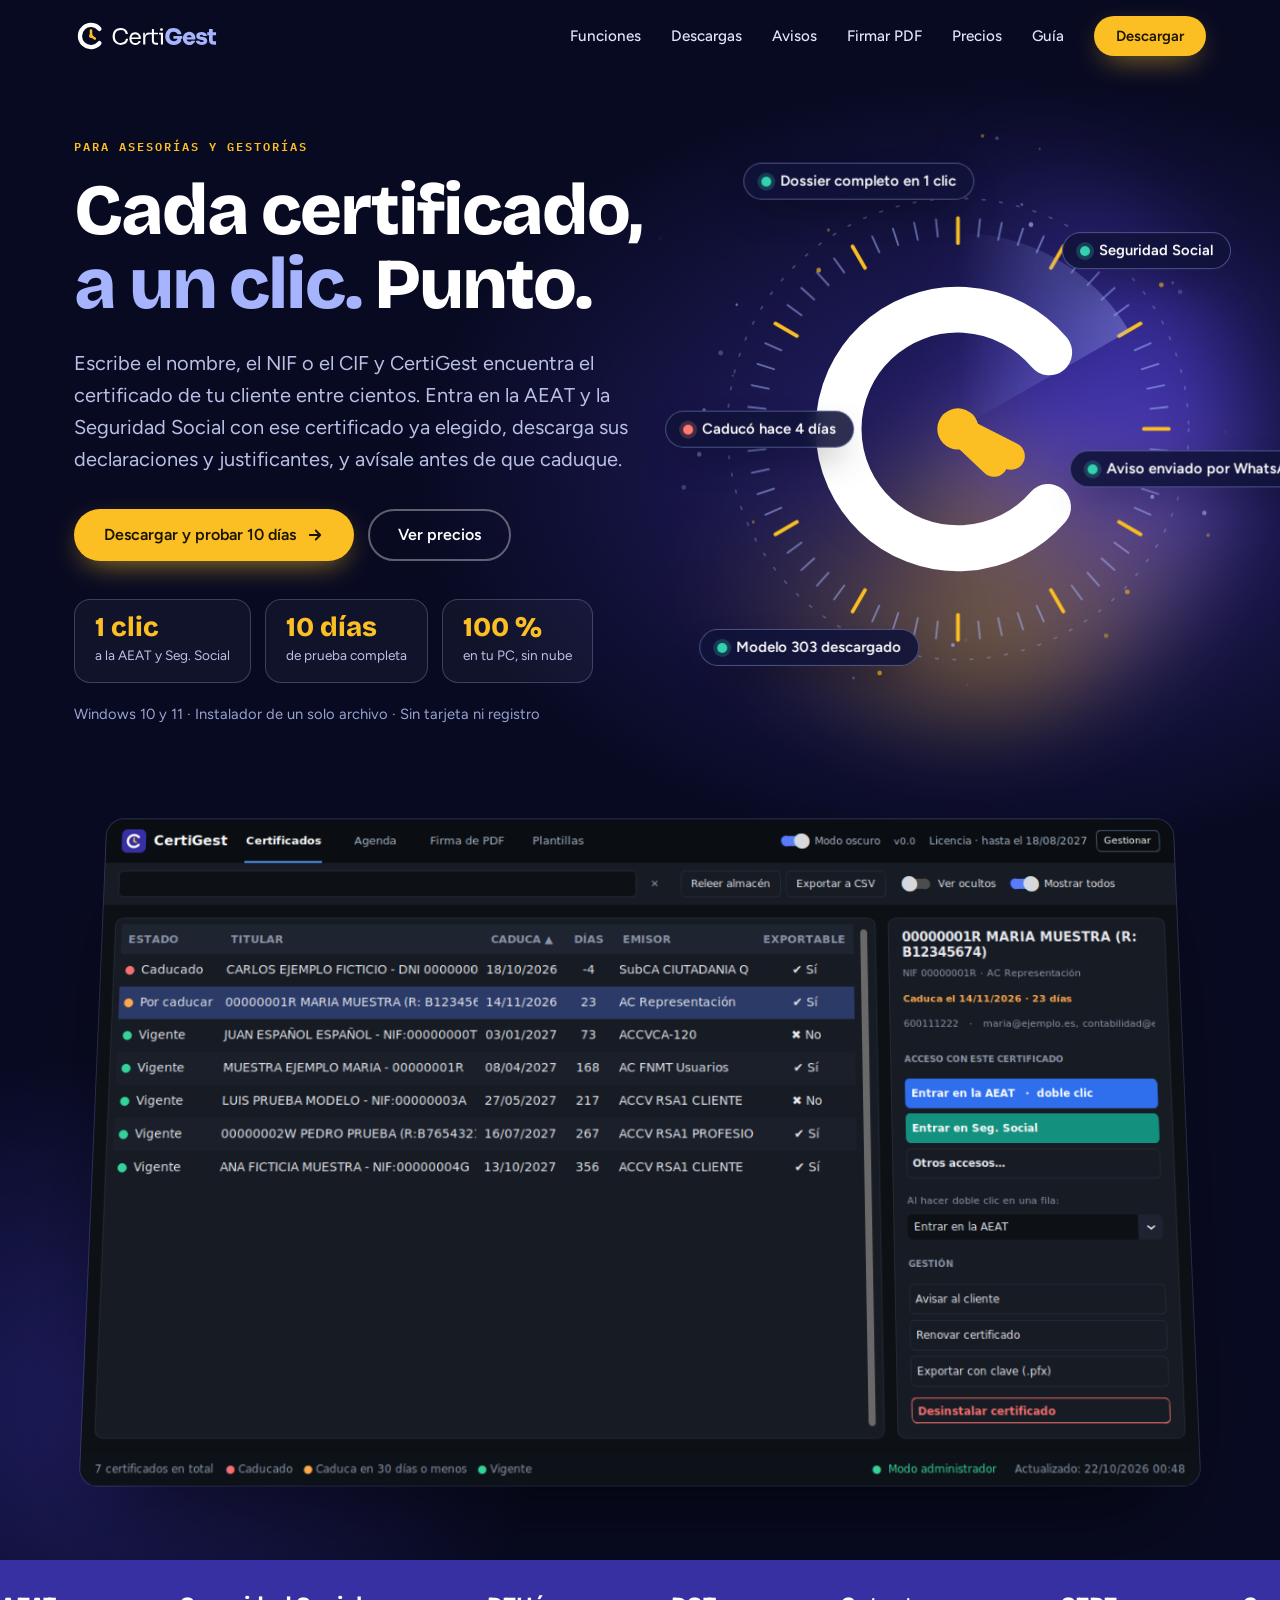
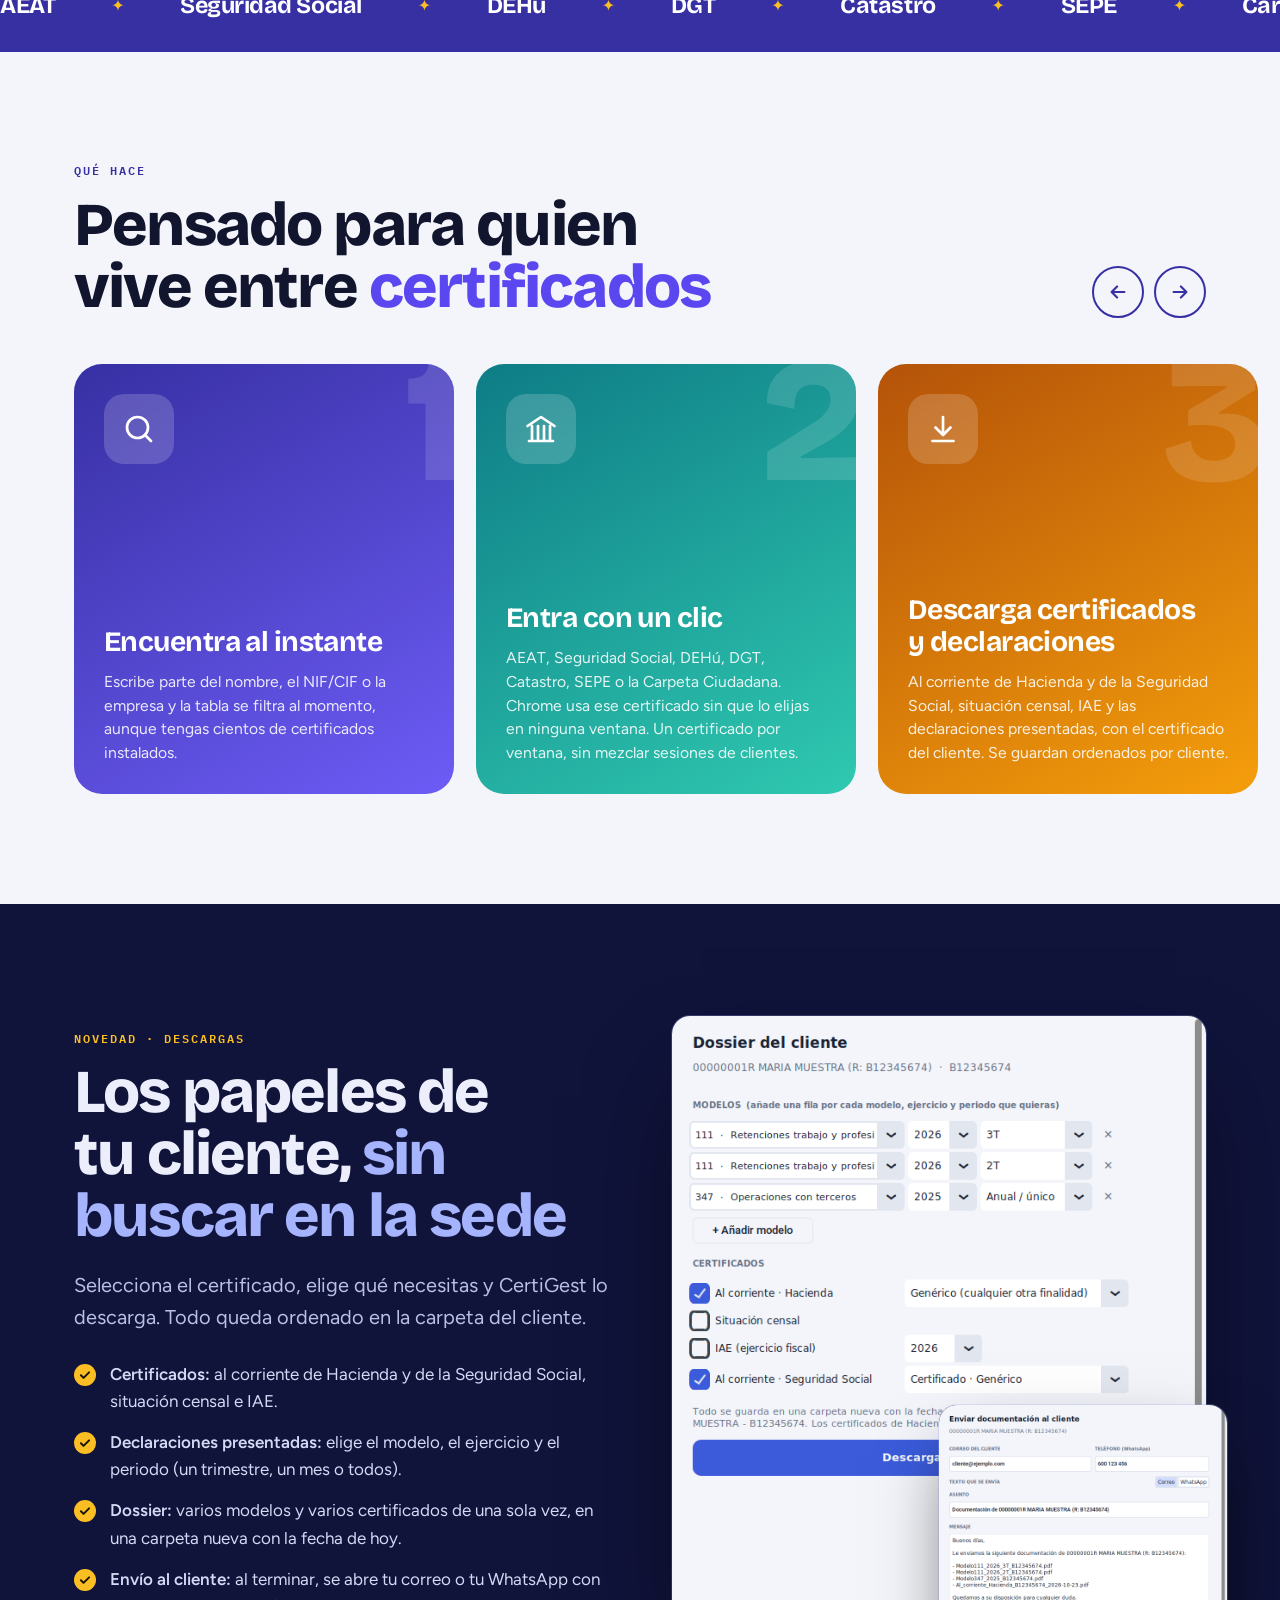
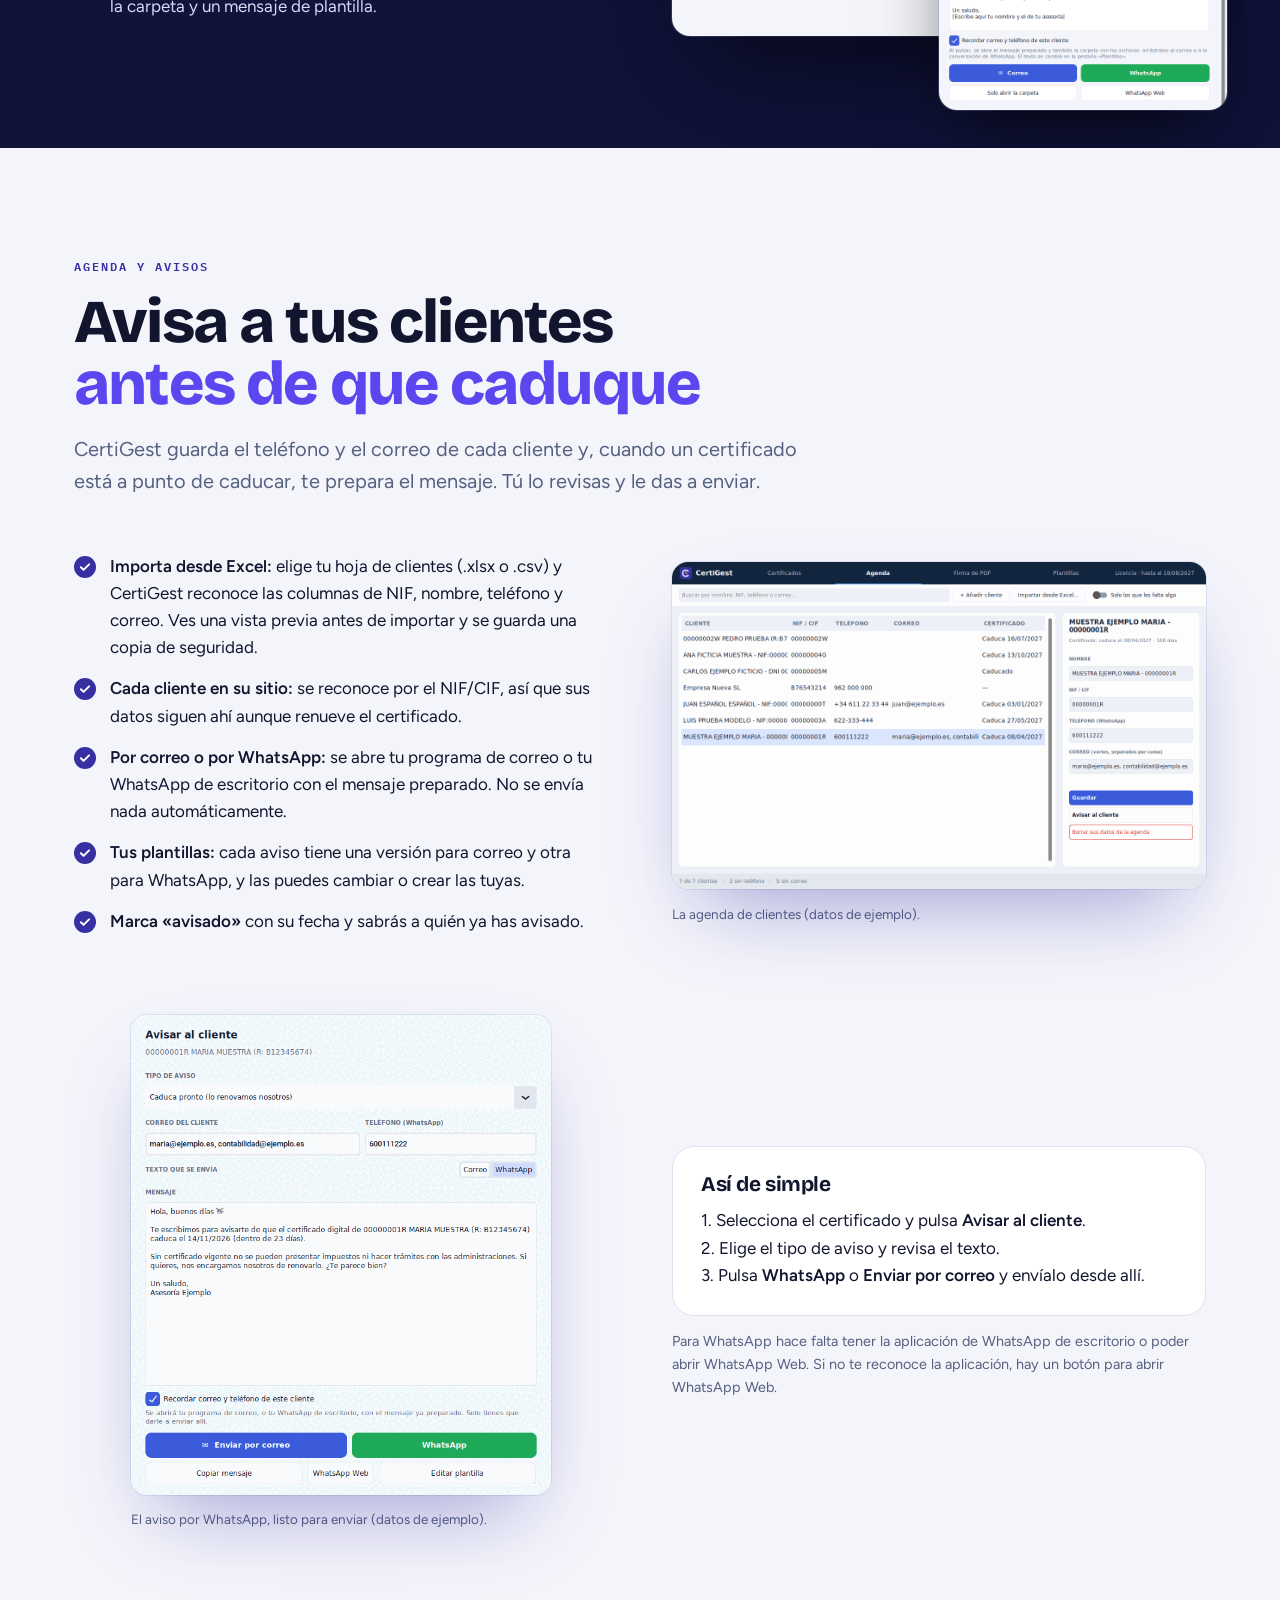
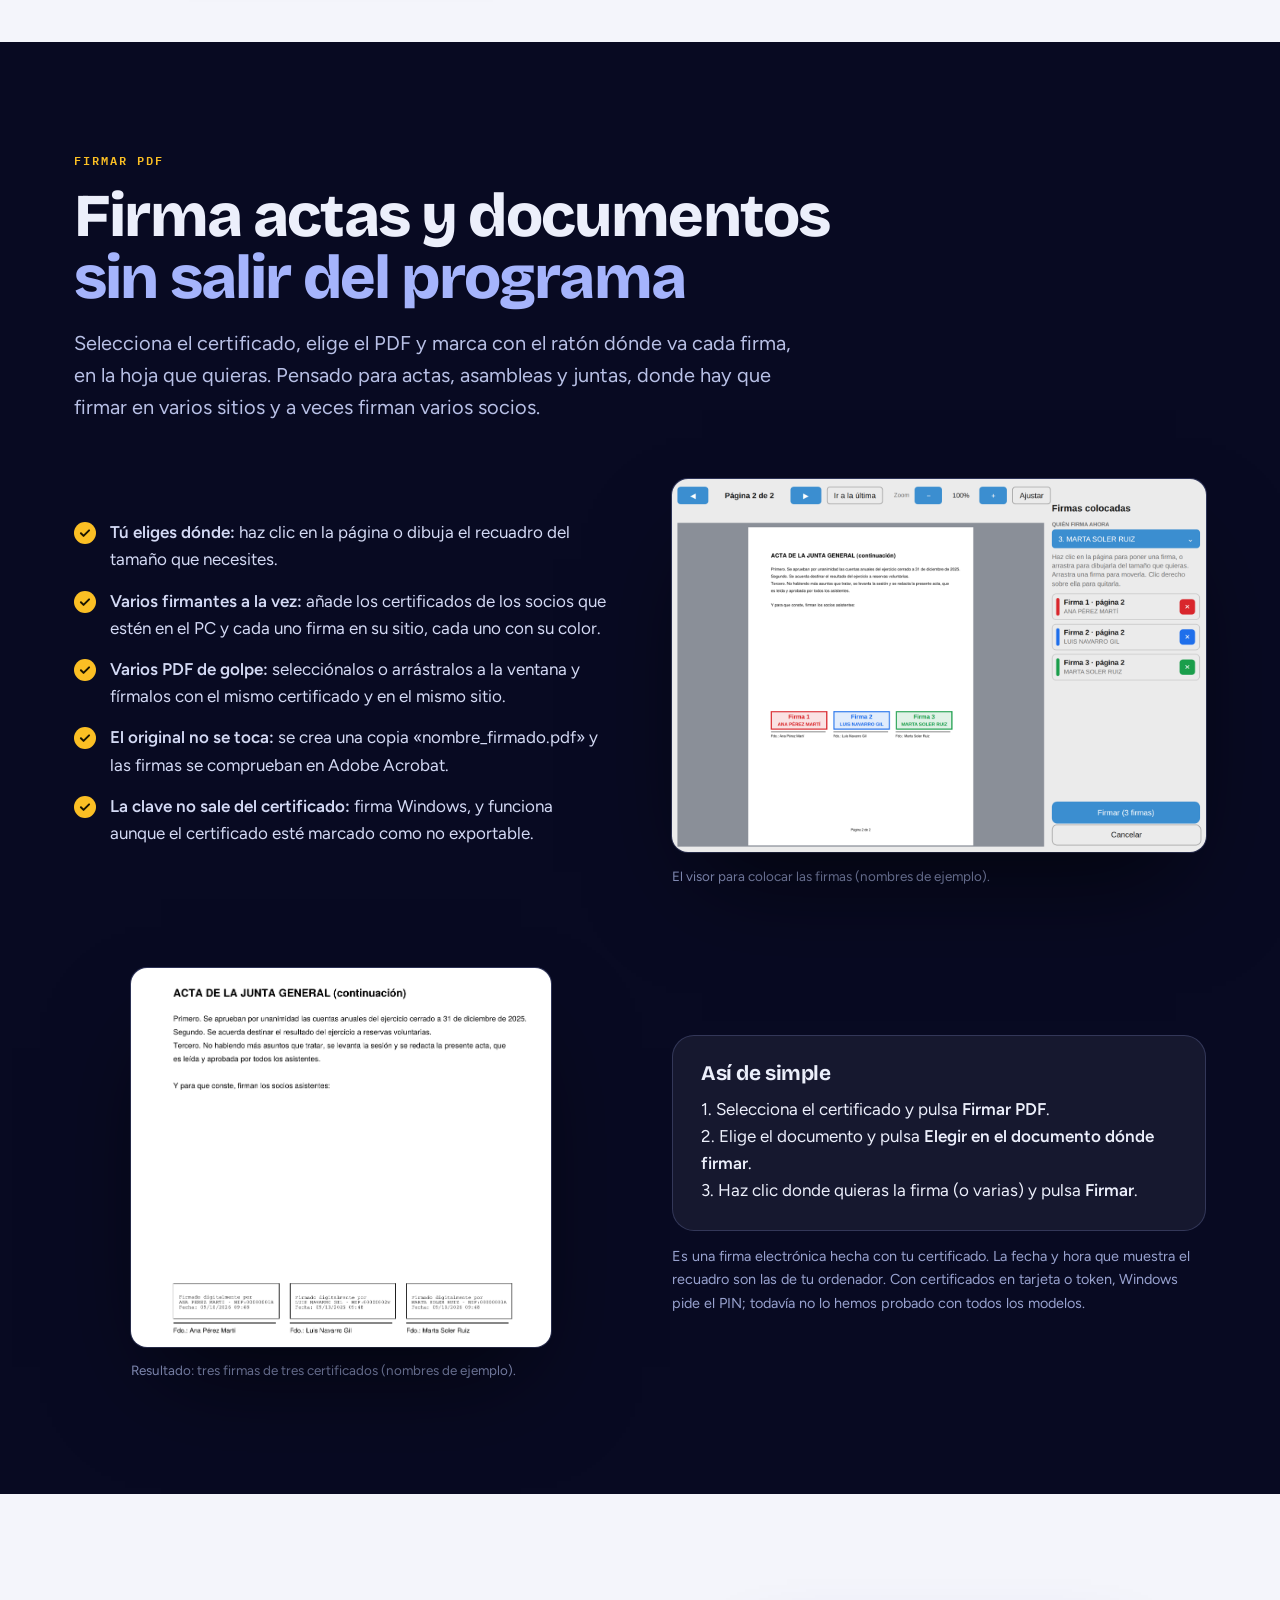
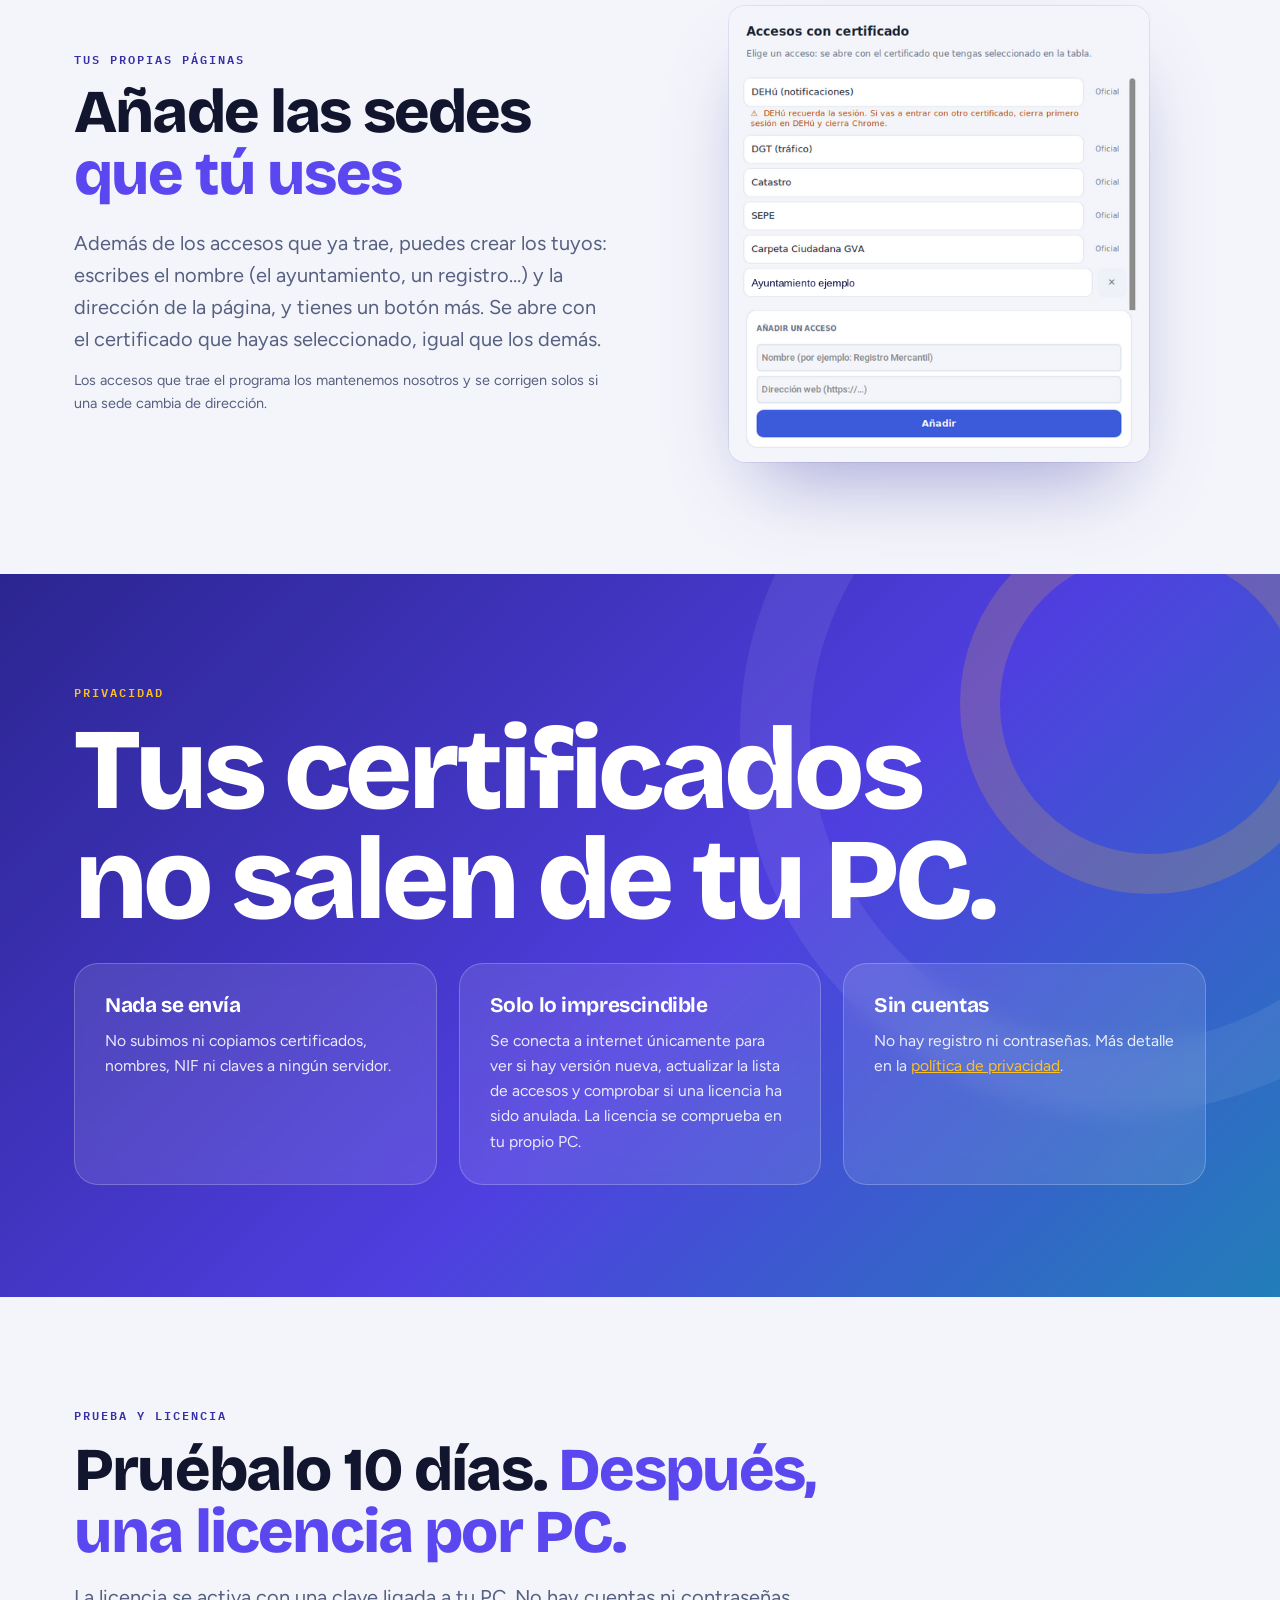
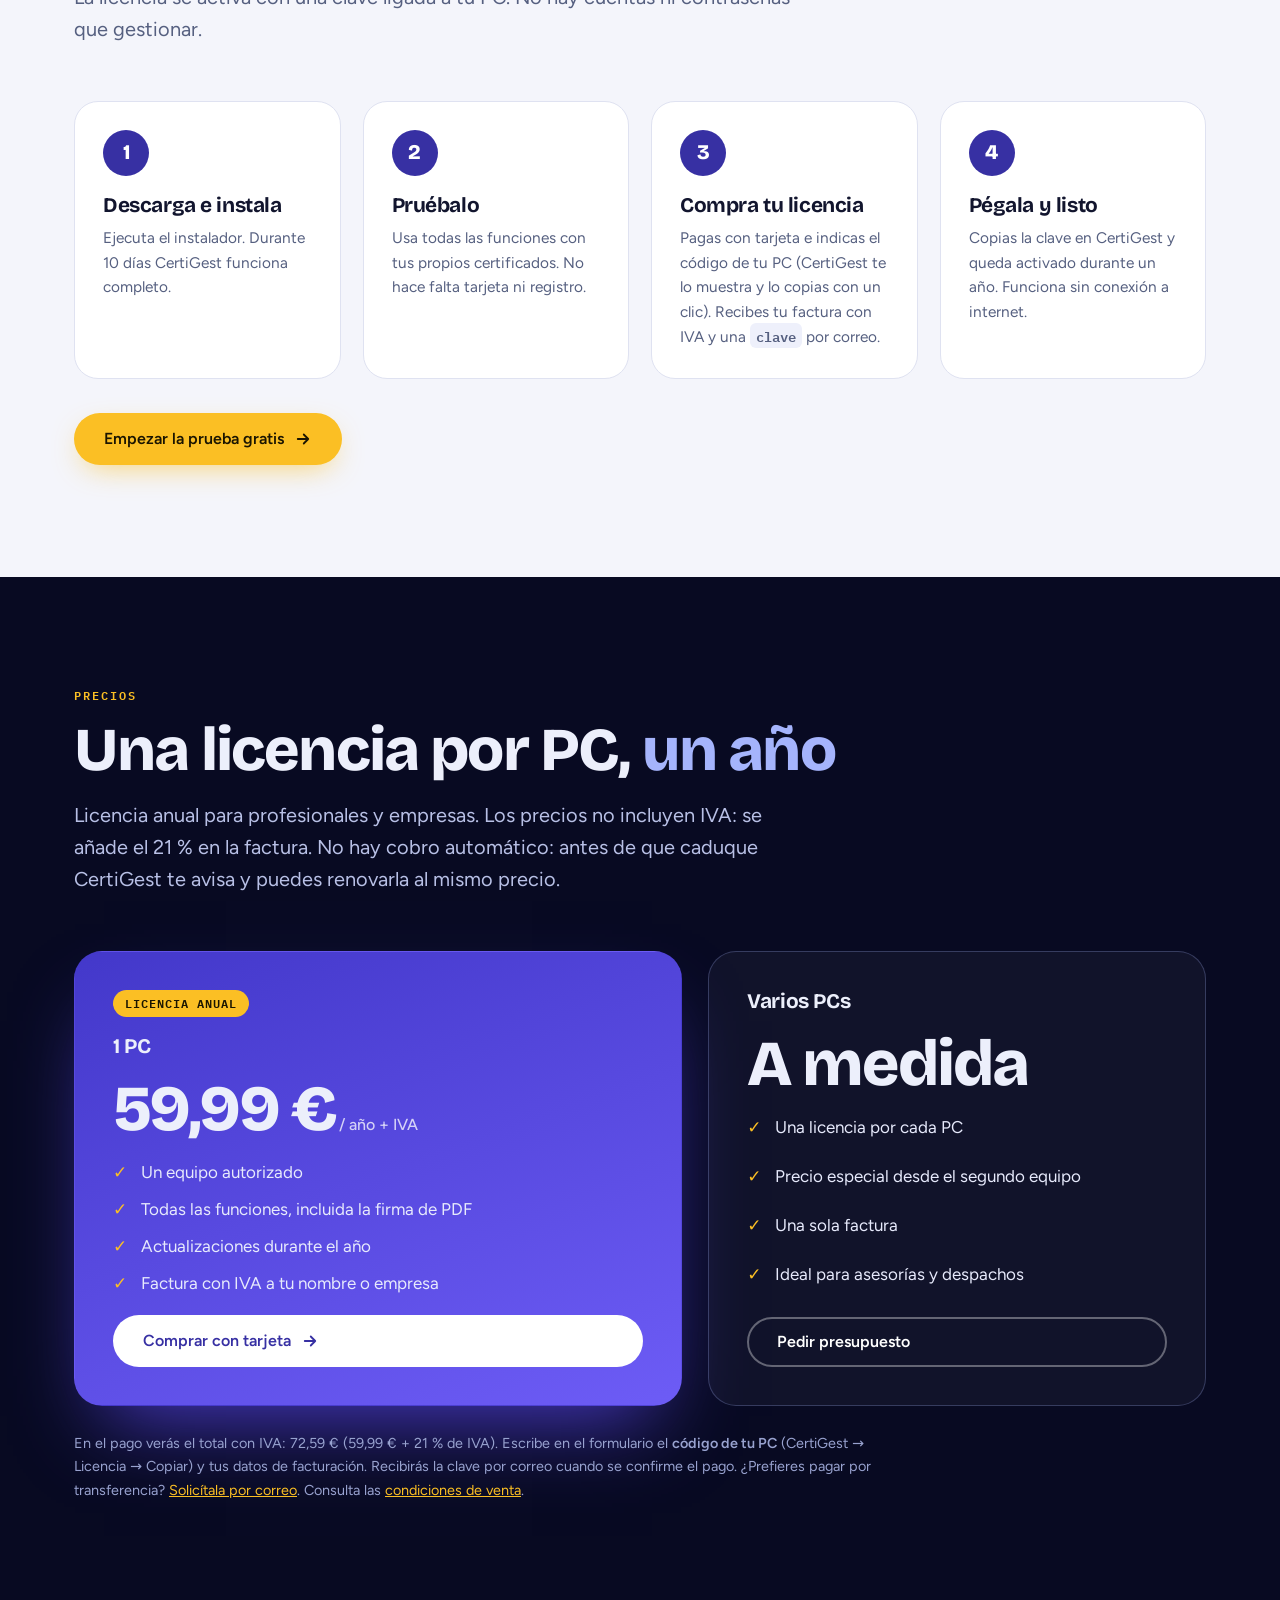
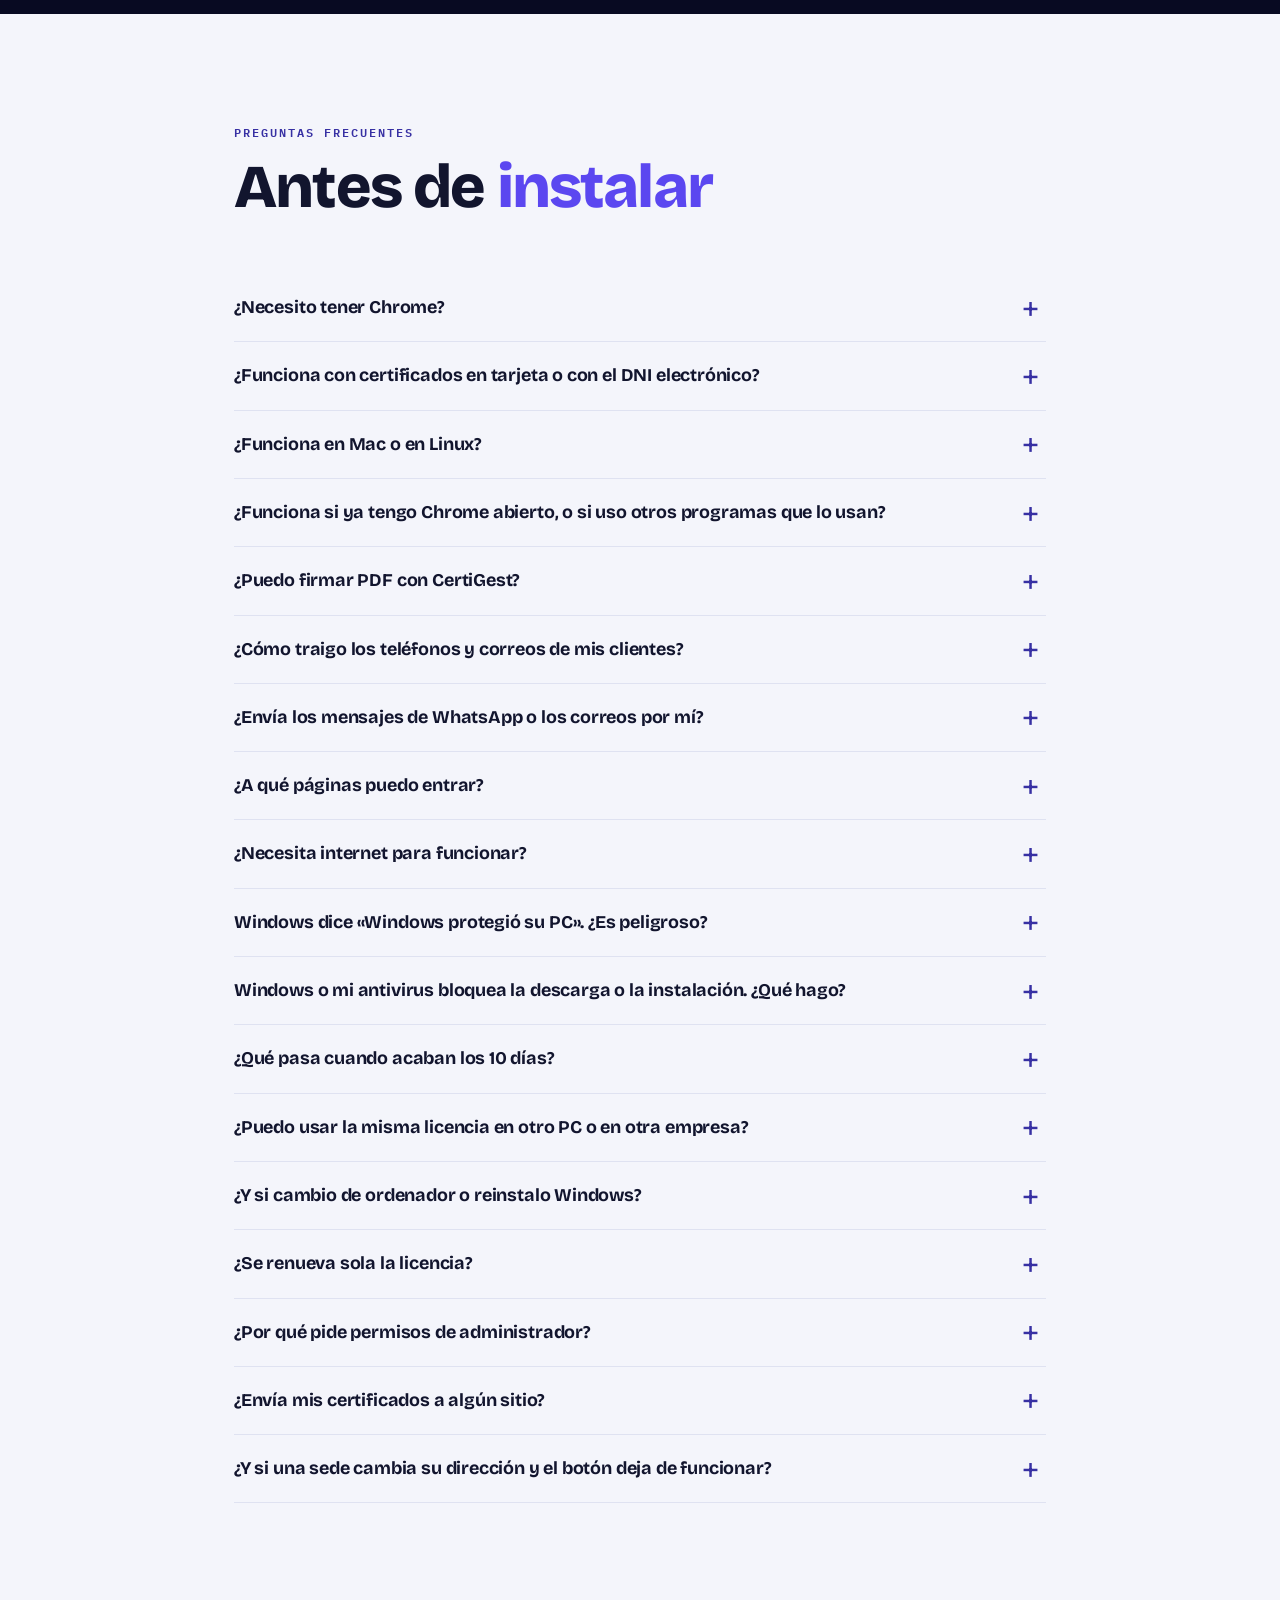
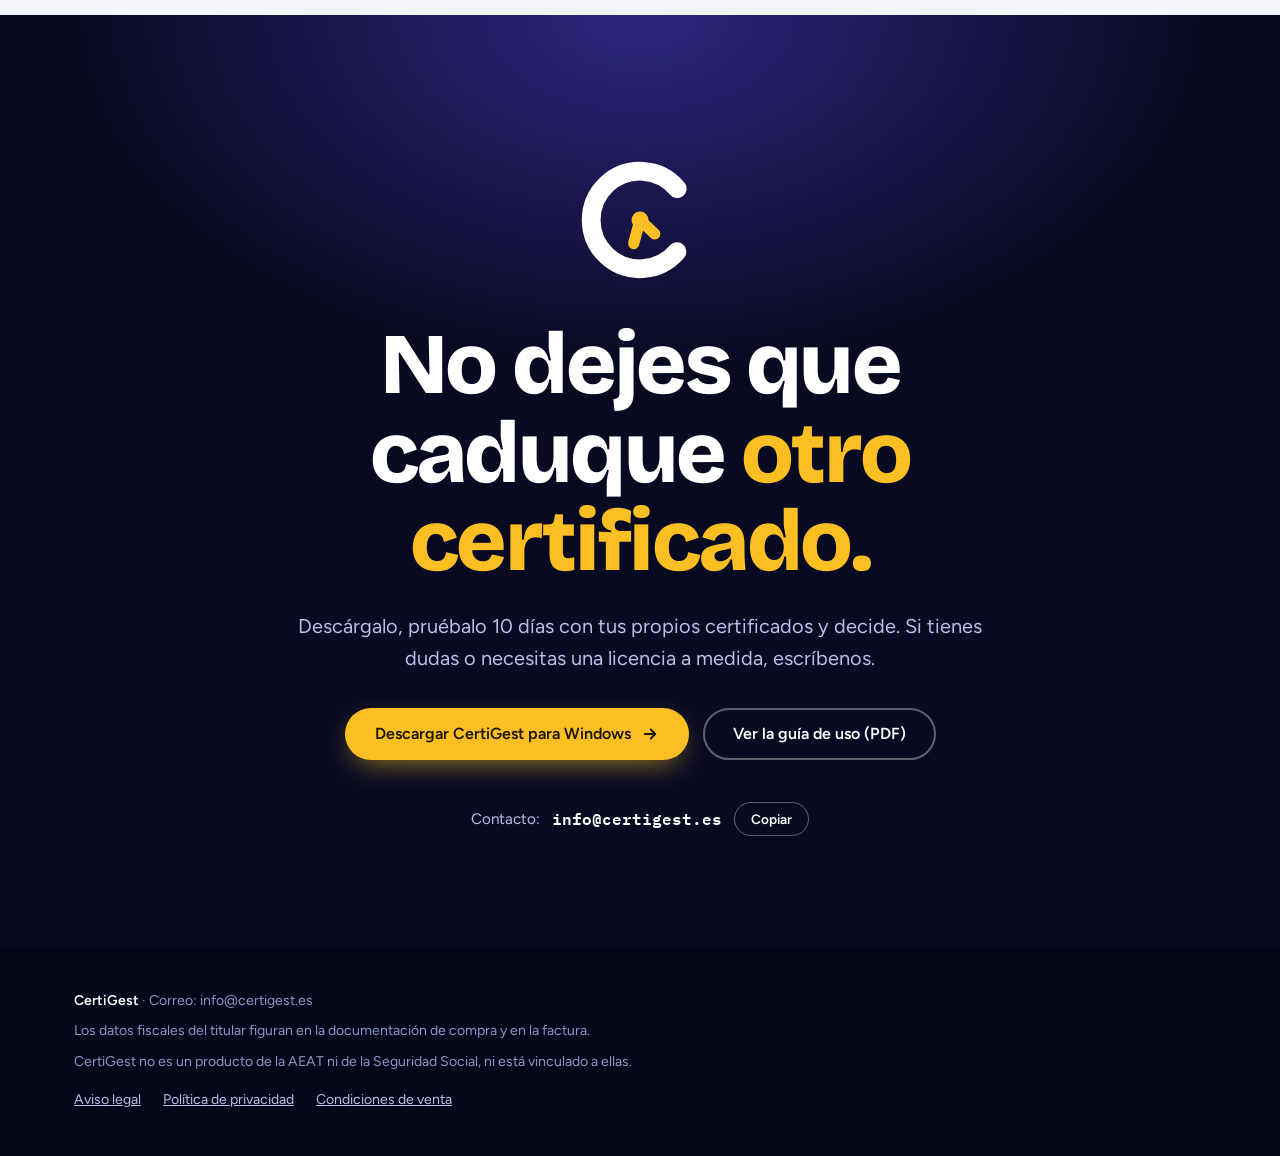
==== index.html @ 8efde666 "Add files via upload" ====
<!doctype html><html lang="es"><head><meta charset="utf-8">
<meta name="viewport" content="width=device-width,initial-scale=1">
<title>CertiGest · Control de certificados digitales</title>
<meta name="description" content="Encuentra al instante el certificado digital de tu cliente por nombre, NIF o CIF, entra con un clic en la AEAT y la Seguridad Social, descarga certificados y declaraciones, firma PDF con el certificado y avisa a tus clientes antes de que caduquen.">
<meta name="theme-color" content="#080a22">
<link rel="icon" href="icono.svg" type="image/svg+xml"><link rel="icon" href="logo.png" type="image/png">
<link rel="stylesheet" href="estilos.css">
</head>
<body>
<header id="cab">
  <div class="wrap in">
    <a class="brand" href="#top" aria-label="CertiGest"><img alt="CertiGest" src="logo-blanco.svg"></a>
    <nav>
      <a href="#funciones">Funciones</a>
      <a href="#descargas">Descargas</a>
      <a href="#agenda">Avisos</a>
      <a href="#firma">Firmar PDF</a>
      <a href="#precios">Precios</a>
      <a href="CertiGest_Guia_de_uso.pdf" target="_blank" rel="noopener">Guía</a>
      <a class="btn btn-main btn-sm" href="https://github.com/germanvv89/certigest-descargas/releases/download/v1/CertiGest_Setup_v1.4.0.exe">Descargar</a>
    </nav>
  </div>
</header>

<main id="top">

<!-- HERO -->
<section class="hero dark">
  <div class="wrap">
    <div class="hero-grid">
      <div>
        <p class="eyebrow rv">Para asesorías y gestorías</p>
        <h1 class="rv" style="--d:.08s">Cada certificado, <span class="hl">a un clic.</span> Punto.</h1>
        <p class="lead rv" style="--d:.16s">Escribe el nombre, el NIF o el CIF y CertiGest encuentra el certificado de tu cliente entre cientos. Entra en la AEAT y la Seguridad Social con ese certificado ya elegido, descarga sus declaraciones y justificantes, y avísale antes de que caduque.</p>
        <div class="cta rv" style="--d:.24s">
          <a class="btn btn-main" href="https://github.com/germanvv89/certigest-descargas/releases/download/v1/CertiGest_Setup_v1.4.0.exe">Descargar y probar 10 días <svg viewBox="0 0 24 24" fill="none" stroke="currentColor" stroke-width="2.4" stroke-linecap="round" stroke-linejoin="round"><path d="M5 12h14M13 6l6 6-6 6"/></svg></a>
          <a class="btn btn-line" href="#precios">Ver precios</a>
        </div>
        <div class="stats rv" style="--d:.32s">
          <div class="stat"><b>1 clic</b><span>a la AEAT y Seg. Social</span></div>
          <div class="stat"><b>10 días</b><span>de prueba completa</span></div>
          <div class="stat"><b>100 %</b><span>en tu PC, sin nube</span></div>
        </div>
        <p class="small rv" style="--d:.4s">Windows 10 y 11 · Instalador de un solo archivo · Sin tarjeta ni registro</p>
      </div>

      <div class="emblem" aria-hidden="true">
        <div class="aura"></div>
        <canvas class="spark"></canvas>
        <svg class="logo" viewBox="0 0 400 400">
          <defs>
            <linearGradient id="sweep" x1="0" y1="0" x2="1" y2="0"><stop offset="0" stop-color="#a5b4fc" stop-opacity="0"/><stop offset="1" stop-color="#a5b4fc" stop-opacity=".35"/></linearGradient>
          </defs>
          <circle class="ripple" cx="200" cy="200" r="170" fill="none" stroke="#a5b4fc" stroke-width="2"/>
          <circle class="ripple" cx="200" cy="200" r="170" fill="none" stroke="#a5b4fc" stroke-width="2"/>
          <circle class="ripple" cx="200" cy="200" r="170" fill="none" stroke="#fbbf24" stroke-width="2"/>
          <g class="ring-slow"><circle cx="200" cy="200" r="186" fill="none" stroke="#a5b4fc" stroke-opacity=".28" stroke-width="1.5" stroke-dasharray="2 12" stroke-linecap="round"/></g>
          <g class="ticks" id="ticks"></g>
          <g class="sweep"><path d="M200 200 L200 42 A158 158 0 0 1 338 121 Z" fill="url(#sweep)"/></g>
          <g transform="translate(200 200) scale(3.7) translate(-40 -40)">
            <path class="arc" pathLength="1" d="M59.9 23.3 A26 26 0 1 0 59.9 56.7" fill="none" stroke="#fff" stroke-width="10" stroke-linecap="round"/>
            <path d="M40 40 L49 46" fill="none" stroke="#fbbf24" stroke-width="6" stroke-linecap="round"><animateTransform attributeName="transform" type="rotate" from="0 40 40" to="360 40 40" dur="120s" repeatCount="indefinite"/></path>
            <path d="M40 40 V27" fill="none" stroke="#fbbf24" stroke-width="6" stroke-linecap="round"><animateTransform attributeName="transform" type="rotate" from="0 40 40" to="360 40 40" dur="10s" repeatCount="indefinite"/></path>
            <circle class="hub" cx="40" cy="40" r="4.5" fill="#fbbf24"/>
          </g>
        </svg>
        <div class="chips" id="chips"></div>
      </div>
    </div>

    <div class="hero-screen rv">
      <div class="screen" id="pantalla"><img src="app-oscuro.png" width="1240" height="760" alt="Pantalla principal de CertiGest en modo oscuro: tabla de certificados con su estado, titular, fecha de caducidad y días que quedan, y a la derecha la ficha con los accesos a la AEAT y la Seguridad Social."></div>
    </div>
  </div>
</section>

<div class="band" aria-label="Sedes a las que se entra con un clic">
  <div class="mq">
    <span>AEAT</span><span>Seguridad Social</span><span>DEHú</span><span>DGT</span><span>Catastro</span><span>SEPE</span><span>Carpeta Ciudadana</span><span>Tus propias páginas</span>
    <span>AEAT</span><span>Seguridad Social</span><span>DEHú</span><span>DGT</span><span>Catastro</span><span>SEPE</span><span>Carpeta Ciudadana</span><span>Tus propias páginas</span>
  </div>
</div>

<!-- FUNCIONES -->
<section id="funciones" class="light" style="padding-bottom:70px">
  <div class="wrap car-head">
    <div class="sec-head rv" style="margin-bottom:0">
      <p class="eyebrow">Qué hace</p>
      <h2>Pensado para quien vive entre <span class="hl">certificados</span></h2>
    </div>
    <div class="arrows">
      <button type="button" id="prev" aria-label="Anterior"><svg viewBox="0 0 24 24" fill="none" stroke="currentColor" stroke-width="2.4" stroke-linecap="round" stroke-linejoin="round"><path d="M19 12H5M11 6l-6 6 6 6"/></svg></button>
      <button type="button" id="next" aria-label="Siguiente"><svg viewBox="0 0 24 24" fill="none" stroke="currentColor" stroke-width="2.4" stroke-linecap="round" stroke-linejoin="round"><path d="M5 12h14M13 6l6 6-6 6"/></svg></button>
    </div>
  </div>
  <div class="car" id="car">
    <article class="card c1"><span class="num">1</span>
      <div class="ico"><svg viewBox="0 0 24 24"><circle cx="11" cy="11" r="7"/><path d="M20 20l-4-4"/></svg></div>
      <div><h3>Encuentra al instante</h3><p>Escribe parte del nombre, el NIF/CIF o la empresa y la tabla se filtra al momento, aunque tengas cientos de certificados instalados.</p></div></article>
    <article class="card c2"><span class="num">2</span>
      <div class="ico"><svg viewBox="0 0 24 24"><path d="M4 20h16M6 20V10M10 20V10M14 20V10M18 20V10M3 10l9-6 9 6"/></svg></div>
      <div><h3>Entra con un clic</h3><p>AEAT, Seguridad Social, DEHú, DGT, Catastro, SEPE o la Carpeta Ciudadana. Chrome usa ese certificado sin que lo elijas en ninguna ventana. Un certificado por ventana, sin mezclar sesiones de clientes.</p></div></article>
    <article class="card c3"><span class="num">3</span>
      <div class="ico"><svg viewBox="0 0 24 24"><path d="M12 4v11M7 11l5 5 5-5M5 20h14"/></svg></div>
      <div><h3>Descarga certificados y declaraciones</h3><p>Al corriente de Hacienda y de la Seguridad Social, situación censal, IAE y las declaraciones presentadas, con el certificado del cliente. Se guardan ordenados por cliente.</p></div></article>
    <article class="card c4"><span class="num">4</span>
      <div class="ico"><svg viewBox="0 0 24 24"><path d="M3 7a2 2 0 0 1 2-2h4l2 2h8a2 2 0 0 1 2 2v8a2 2 0 0 1-2 2H5a2 2 0 0 1-2-2z"/></svg></div>
      <div><h3>Dossier del cliente</h3><p>¿Te piden los dos últimos 111, el 347 y los certificados de estar al corriente? Elige todo de una vez y se descarga en una carpeta con la fecha.</p></div></article>
    <article class="card c5"><span class="num">5</span>
      <div class="ico"><svg viewBox="0 0 24 24"><path d="M6 8a6 6 0 0 1 12 0c0 7 3 8 3 8H3s3-1 3-8M10 20a2 2 0 0 0 4 0"/></svg></div>
      <div><h3>Aviso de caducidad</h3><p>Ve los caducados de los últimos 30 días y los que caducan en los próximos 30, con los días exactos y los plazos que tú cambies.</p></div></article>
    <article class="card c6"><span class="num">6</span>
      <div class="ico"><svg viewBox="0 0 24 24"><path d="M22 2L11 13M22 2l-7 20-4-9-9-4z"/></svg></div>
      <div><h3>Correo y WhatsApp</h3><p>Se abre tu correo o tu WhatsApp con el mensaje ya escrito, para avisar de la caducidad o para enviar la documentación descargada. Tú solo pulsas enviar.</p></div></article>
    <article class="card c7"><span class="num">7</span>
      <div class="ico"><svg viewBox="0 0 24 24"><path d="M4 20h4L19 9a2.8 2.8 0 0 0-4-4L4 16zM13.5 6.5l4 4"/></svg></div>
      <div><h3>Firma PDF</h3><p>Firma actas y documentos con el certificado, colocando cada firma con el ratón. Pueden firmar varios socios a la vez, cada uno con el suyo.</p></div></article>
    <article class="card c8"><span class="num">8</span>
      <div class="ico"><svg viewBox="0 0 24 24"><path d="M21 12a9 9 0 1 1-3-6.7M21 4v5h-5"/></svg></div>
      <div><h3>Renueva y copia de seguridad</h3><p>Un botón te lleva a la FNMT o la ACCV con el certificado elegido, y puedes sacar una copia protegida con contraseña (.pfx) de los que se pueden exportar.</p></div></article>
  </div>
</section>

<!-- DESCARGAS -->
<section id="descargas" class="dark2">
  <div class="wrap split">
    <div class="rv">
      <p class="eyebrow">Novedad · Descargas</p>
      <h2>Los papeles de tu cliente, <span class="hl">sin buscar en la sede</span></h2>
      <p class="lead">Selecciona el certificado, elige qué necesitas y CertiGest lo descarga. Todo queda ordenado en la carpeta del cliente.</p>
      <ul class="tick">
        <li><b>Certificados:</b> al corriente de Hacienda y de la Seguridad Social, situación censal e IAE.</li>
        <li><b>Declaraciones presentadas:</b> elige el modelo, el ejercicio y el periodo (un trimestre, un mes o todos).</li>
        <li><b>Dossier:</b> varios modelos y varios certificados de una sola vez, en una carpeta nueva con la fecha de hoy.</li>
        <li><b>Envío al cliente:</b> al terminar, se abre tu correo o tu WhatsApp con la carpeta y un mensaje de plantilla.</li>
      </ul>
    </div>
    <div class="stack rvx">
      <div class="screen"><img src="app-dossier.png" width="620" height="720" loading="lazy" alt="Ventana Dossier del cliente: lista de modelos con ejercicio y periodo, y casillas para los certificados de Hacienda y Seguridad Social."></div>
      <div class="screen"><img src="app-envio.png" width="680" height="720" loading="lazy" alt="Ventana Enviar documentación al cliente con el mensaje preparado y los botones de correo y WhatsApp."></div>
    </div>
  </div>
</section>

<!-- AGENDA -->
<section id="agenda" class="light">
  <div class="wrap">
    <div class="sec-head rv">
      <p class="eyebrow">Agenda y avisos</p>
      <h2>Avisa a tus clientes <span class="hl">antes de que caduque</span></h2>
      <p class="lead">CertiGest guarda el teléfono y el correo de cada cliente y, cuando un certificado está a punto de caducar, te prepara el mensaje. Tú lo revisas y le das a enviar.</p>
    </div>
    <div class="split">
      <div class="rv">
        <ul class="tick" style="margin-top:0">
          <li><b>Importa desde Excel:</b> elige tu hoja de clientes (.xlsx o .csv) y CertiGest reconoce las columnas de NIF, nombre, teléfono y correo. Ves una vista previa antes de importar y se guarda una copia de seguridad.</li>
          <li><b>Cada cliente en su sitio:</b> se reconoce por el NIF/CIF, así que sus datos siguen ahí aunque renueve el certificado.</li>
          <li><b>Por correo o por WhatsApp:</b> se abre tu programa de correo o tu WhatsApp de escritorio con el mensaje preparado. No se envía nada automáticamente.</li>
          <li><b>Tus plantillas:</b> cada aviso tiene una versión para correo y otra para WhatsApp, y las puedes cambiar o crear las tuyas.</li>
          <li><b>Marca «avisado»</b> con su fecha y sabrás a quién ya has avisado.</li>
        </ul>
      </div>
      <figure class="shot rvx"><div class="screen"><img src="agenda.png" width="1240" height="760" loading="lazy" alt="Agenda de CertiGest: lista de clientes con su NIF, teléfono, correo y estado del certificado, y a la derecha los datos del cliente seleccionado."></div><figcaption>La agenda de clientes (datos de ejemplo).</figcaption></figure>
    </div>
    <div class="split rev" style="margin-top:80px">
      <div class="rv">
        <div class="how" style="margin-top:0">
          <h3>Así de simple</h3>
          <p>1. Selecciona el certificado y pulsa <b>Avisar al cliente</b>.<br>2. Elige el tipo de aviso y revisa el texto.<br>3. Pulsa <b>WhatsApp</b> o <b>Enviar por correo</b> y envíalo desde allí.</p>
        </div>
        <p class="small">Para WhatsApp hace falta tener la aplicación de WhatsApp de escritorio o poder abrir WhatsApp Web. Si no te reconoce la aplicación, hay un botón para abrir WhatsApp Web.</p>
      </div>
      <figure class="shot sm rvx"><div class="screen"><img src="aviso.png" width="700" height="800" loading="lazy" alt="Ventana Avisar al cliente con el mensaje de WhatsApp preparado y los botones para enviar por correo o por WhatsApp."></div><figcaption>El aviso por WhatsApp, listo para enviar (datos de ejemplo).</figcaption></figure>
    </div>
  </div>
</section>

<!-- FIRMA -->
<section id="firma" class="dark">
  <div class="wrap">
    <div class="sec-head rv">
      <p class="eyebrow">Firmar PDF</p>
      <h2>Firma actas y documentos <span class="hl">sin salir del programa</span></h2>
      <p class="lead">Selecciona el certificado, elige el PDF y marca con el ratón dónde va cada firma, en la hoja que quieras. Pensado para actas, asambleas y juntas, donde hay que firmar en varios sitios y a veces firman varios socios.</p>
    </div>
    <div class="split">
      <ul class="tick rv" style="margin-top:0">
        <li><b>Tú eliges dónde:</b> haz clic en la página o dibuja el recuadro del tamaño que necesites.</li>
        <li><b>Varios firmantes a la vez:</b> añade los certificados de los socios que estén en el PC y cada uno firma en su sitio, cada uno con su color.</li>
        <li><b>Varios PDF de golpe:</b> selecciónalos o arrástralos a la ventana y fírmalos con el mismo certificado y en el mismo sitio.</li>
        <li><b>El original no se toca:</b> se crea una copia «nombre_firmado.pdf» y las firmas se comprueban en Adobe Acrobat.</li>
        <li><b>La clave no sale del certificado:</b> firma Windows, y funciona aunque el certificado esté marcado como no exportable.</li>
      </ul>
      <figure class="shot rvx"><div class="screen"><img src="firmar-visor.png" width="1400" height="978" loading="lazy" alt="Visor de CertiGest con un acta de dos hojas y tres firmas colocadas, cada una de un firmante distinto y de un color."></div><figcaption>El visor para colocar las firmas (nombres de ejemplo).</figcaption></figure>
    </div>
    <div class="split rev" style="margin-top:80px">
      <div class="rv">
        <div class="how" style="margin-top:0"><h3>Así de simple</h3>
          <p>1. Selecciona el certificado y pulsa <b>Firmar PDF</b>.<br>2. Elige el documento y pulsa <b>Elegir en el documento dónde firmar</b>.<br>3. Haz clic donde quieras la firma (o varias) y pulsa <b>Firmar</b>.</p></div>
        <p class="small">Es una firma electrónica hecha con tu certificado. La fecha y hora que muestra el recuadro son las de tu ordenador. Con certificados en tarjeta o token, Windows pide el PIN; todavía no lo hemos probado con todos los modelos.</p>
      </div>
      <figure class="shot sm rvx"><div class="screen"><img src="firmar-resultado.png" width="909" height="820" loading="lazy" alt="Acta firmada con tres recuadros de firma digital de tres certificados distintos."></div><figcaption>Resultado: tres firmas de tres certificados (nombres de ejemplo).</figcaption></figure>
    </div>
  </div>
</section>

<!-- PROPIOS -->
<section id="propios" class="light">
  <div class="wrap split">
    <div class="rv">
      <p class="eyebrow">Tus propias páginas</p>
      <h2>Añade las sedes <span class="hl">que tú uses</span></h2>
      <p class="lead" style="margin-top:22px">Además de los accesos que ya trae, puedes crear los tuyos: escribes el nombre (el ayuntamiento, un registro…) y la dirección de la página, y tienes un botón más. Se abre con el certificado que hayas seleccionado, igual que los demás.</p>
      <p class="small">Los accesos que trae el programa los mantenemos nosotros y se corrigen solos si una sede cambia de dirección.</p>
    </div>
    <figure class="shot sm rvx"><div class="screen"><img src="accesos.png" width="560" height="608" loading="lazy" alt="Ventana Accesos con certificado, con los accesos oficiales marcados y un formulario para añadir otro."></div></figure>
  </div>
</section>

<!-- PRIVACIDAD -->
<section id="privacidad-sec" class="grad">
  <div class="wrap">
    <p class="eyebrow rv" style="color:var(--amber)">Privacidad</p>
    <h2 class="big-lock rv" style="margin-top:18px">Tus certificados<br>no salen de tu PC.</h2>
    <div class="trio">
      <div class="glass rv"><h3>Nada se envía</h3><p>No subimos ni copiamos certificados, nombres, NIF ni claves a ningún servidor.</p></div>
      <div class="glass rv" style="--d:.1s"><h3>Solo lo imprescindible</h3><p>Se conecta a internet únicamente para ver si hay versión nueva, actualizar la lista de accesos y comprobar si una licencia ha sido anulada. La licencia se comprueba en tu propio PC.</p></div>
      <div class="glass rv" style="--d:.2s"><h3>Sin cuentas</h3><p>No hay registro ni contraseñas. Más detalle en la <a href="privacidad.html">política de privacidad</a>.</p></div>
    </div>
  </div>
</section>

<!-- LICENCIA -->
<section id="licencia" class="light">
  <div class="wrap">
    <div class="sec-head rv">
      <p class="eyebrow">Prueba y licencia</p>
      <h2>Pruébalo 10 días. <span class="hl">Después, una licencia por PC.</span></h2>
      <p class="lead">La licencia se activa con una clave ligada a tu PC. No hay cuentas ni contraseñas que gestionar.</p>
    </div>
    <div class="steps">
      <div class="step rv"><h3>Descarga e instala</h3><p>Ejecuta el instalador. Durante 10 días CertiGest funciona completo.</p></div>
      <div class="step rv" style="--d:.08s"><h3>Pruébalo</h3><p>Usa todas las funciones con tus propios certificados. No hace falta tarjeta ni registro.</p></div>
      <div class="step rv" style="--d:.16s"><h3>Compra tu licencia</h3><p>Pagas con tarjeta e indicas el código de tu PC (CertiGest te lo muestra y lo copias con un clic). Recibes tu factura con IVA y una <span class="code">clave</span> por correo.</p></div>
      <div class="step rv" style="--d:.24s"><h3>Pégala y listo</h3><p>Copias la clave en CertiGest y queda activado durante un año. Funciona sin conexión a internet.</p></div>
    </div>
    <div class="cta"><a class="btn btn-main" href="https://github.com/germanvv89/certigest-descargas/releases/download/v1/CertiGest_Setup_v1.4.0.exe">Empezar la prueba gratis <svg viewBox="0 0 24 24" fill="none" stroke="currentColor" stroke-width="2.4" stroke-linecap="round" stroke-linejoin="round"><path d="M5 12h14M13 6l6 6-6 6"/></svg></a></div>
  </div>
</section>

<!-- PRECIOS -->
<section id="precios" class="dark">
  <div class="wrap">
    <div class="sec-head rv">
      <p class="eyebrow">Precios</p>
      <h2>Una licencia por PC, <span class="hl">un año</span></h2>
      <p class="lead">Licencia anual para profesionales y empresas. Los precios no incluyen IVA: se añade el 21 % en la factura. No hay cobro automático: antes de que caduque CertiGest te avisa y puedes renovarla al mismo precio.</p>
    </div>
    <div class="plans">
      <div class="plan best rv">
        <span class="badge">Licencia anual</span>
        <h3>1 PC</h3>
        <div class="price">59,99 €<small> / año + IVA</small></div>
        <ul>
          <li>Un equipo autorizado</li>
          <li>Todas las funciones, incluida la firma de PDF</li>
          <li>Actualizaciones durante el año</li>
          <li>Factura con IVA a tu nombre o empresa</li>
        </ul>
        <a class="btn btn-white" href="https://buy.stripe.com/bJeeVe9BzgDR86e0qt6Ri00" target="_blank" rel="noopener">Comprar con tarjeta <svg viewBox="0 0 24 24" fill="none" stroke="currentColor" stroke-width="2.4" stroke-linecap="round" stroke-linejoin="round"><path d="M5 12h14M13 6l6 6-6 6"/></svg></a>
      </div>
      <div class="plan rv" style="--d:.1s">
        <h3>Varios PCs</h3>
        <div class="price">A medida</div>
        <ul>
          <li>Una licencia por cada PC</li>
          <li>Precio especial desde el segundo equipo</li>
          <li>Una sola factura</li>
          <li>Ideal para asesorías y despachos</li>
        </ul>
        <a class="btn btn-line" href="mailto:info@certigest.es?subject=Licencias%20CertiGest%20para%20varios%20PCs">Pedir presupuesto</a>
      </div>
    </div>
    <p class="fine">En el pago verás el total con IVA: 72,59 € (59,99 € + 21 % de IVA). Escribe en el formulario el <b>código de tu PC</b> (CertiGest → Licencia → Copiar) y tus datos de facturación. Recibirás la clave por correo cuando se confirme el pago. ¿Prefieres pagar por transferencia? <a href="mailto:info@certigest.es?subject=Solicitud%20de%20licencia%20CertiGest&body=Hola%2C%20quiero%20una%20licencia%20de%20CertiGest%20y%20pagar%20por%20transferencia.%0A%0ANombre%20o%20empresa%3A%20%0ANIF%2FCIF%3A%20%0ACorreo%20para%20la%20factura%3A%20%0ADirecci%C3%B3n%20fiscal%3A%20%0AC%C3%B3digo%20del%20PC%3A%20%0A">Solicítala por correo</a>. Consulta las <a href="condiciones.html">condiciones de venta</a>.</p>
  </div>
</section>

<!-- FAQ -->
<section id="faq" class="light">
  <div class="wrap faq">
    <div class="sec-head rv">
      <p class="eyebrow">Preguntas frecuentes</p>
      <h2>Antes de <span class="hl">instalar</span></h2>
    </div>
    <details><summary>¿Necesito tener Chrome?</summary><p>Sí. CertiGest abre las sedes en Google Chrome y le indica qué certificado usar, así que tienes que tenerlo instalado.</p></details>
      <details><summary>¿Funciona con certificados en tarjeta o con el DNI electrónico?</summary><p>CertiGest muestra los certificados que Windows tiene disponibles en el almacén personal del equipo. Todavía no lo hemos probado con todas las tarjetas ni lectores, así que si trabajas con ellos, comprueba tu caso con los 10 días de prueba o escríbenos antes de comprar.</p></details>
      <details><summary>¿Funciona en Mac o en Linux?</summary><p>No. CertiGest es solo para Windows 10 y 11.</p></details>
      <details><summary>¿Funciona si ya tengo Chrome abierto, o si uso otros programas que lo usan?</summary><p>Sí. El primer acceso se abre en tu Chrome normal. Si ya hay un Chrome abierto, CertiGest abre una ventana nueva e independiente con el certificado elegido, así que no choca con otros programas ni con tus ventanas abiertas. Esa ventana nueva no trae tus contraseñas guardadas ni extensiones, pero sí tus marcadores.</p></details>
      <details><summary>¿Puedo firmar PDF con CertiGest?</summary><p>Sí. Seleccionas el certificado, eliges el PDF y marcas en el visor dónde va cada firma, en la hoja que quieras y tantas veces como necesites. Si firman varios socios, añades sus certificados (instalados en ese PC) y cada uno firma en su sitio en una sola pasada. Se guarda una copia «_firmado» y el original no se modifica. La firma la hace Windows con el certificado, así que funciona aunque no sea exportable. Con certificados en tarjeta o token, Windows pedirá el PIN; no lo hemos probado todavía con todos los modelos.</p></details>
      <details><summary>¿Cómo traigo los teléfonos y correos de mis clientes?</summary><p>En la pestaña <b>Agenda</b> pulsa <b>Importar desde Excel…</b> y elige tu archivo (.xlsx o .csv; si lo tienes en .xls antiguo, guárdalo antes como .xlsx). CertiGest detecta las columnas, te enseña una vista previa y reconoce a cada cliente por su NIF/CIF o, si no lo tienes en el Excel, por su nombre. Por defecto solo rellena los datos que faltan y guarda una copia de tu agenda anterior.</p></details>
      <details><summary>¿Envía los mensajes de WhatsApp o los correos por mí?</summary><p>No. CertiGest abre tu programa de correo o tu WhatsApp de escritorio con el mensaje ya escrito y la persona elegida, y tú le das a enviar. Así revisas el mensaje antes y sale desde tu propio correo y tu propio número.</p></details>
      <details><summary>¿A qué páginas puedo entrar?</summary><p>AEAT, Seguridad Social (Import@ss), DEHú, DGT, Catastro, SEPE y la Carpeta Ciudadana de la Generalitat Valenciana. Además, puedes añadir las que tú quieras.</p></details>
      <details><summary>¿Necesita internet para funcionar?</summary><p>Para buscar y ver tus certificados, no. Internet solo se usa para las actualizaciones, la lista de accesos y para saber si una licencia ha sido anulada. La licencia se comprueba en tu propio PC, así que funciona igual sin conexión.</p></details>
      <details><summary>Windows dice «Windows protegió su PC». ¿Es peligroso?</summary><p>No. Windows muestra ese aviso con cualquier programa nuevo que todavía no tiene firma digital. Pulsa <b>Más información</b> y luego <b>Ejecutar de todas formas</b>. Si prefieres no hacerlo, puedes escribirnos y resolvemos tus dudas antes.</p></details>
      <details><summary>Windows o mi antivirus bloquea la descarga o la instalación. ¿Qué hago?</summary><p>CertiGest es un programa nuevo y todavía no es conocido para Windows, por eso algunos equipos lo frenan aunque no tenga nada malo. Prueba esto, por orden: 1) En el aviso de SmartScreen pulsa <b>Más información</b> y <b>Ejecutar de todas formas</b>. 2) Si Chrome o Edge no te dejan conservar el archivo, abre la lista de descargas, pulsa los tres puntos del archivo y elige <b>Conservar</b>. 3) Si Windows 11 muestra «Smart App Control bloqueó una parte de esta aplicación», esa protección no permite excepciones; escríbenos a <b>info@certigest.es</b> y te ayudamos a instalarlo. Si prefieres, puedes comprobar el archivo en <b>virustotal.com</b> antes de abrirlo.</p></details>
      <details><summary>¿Qué pasa cuando acaban los 10 días?</summary><p>CertiGest te pide la clave de licencia. No se borra nada de tu equipo ni de tus certificados. Al pegar la clave vuelves a usarlo con normalidad.</p></details>
      <details><summary>¿Puedo usar la misma licencia en otro PC o en otra empresa?</summary><p>No. La clave se genera para el PC que nos indicas y para quien la compra; en otro equipo no se activa. Si necesitas más PCs, pide una licencia por cada uno (con precio especial).</p></details>
      <details><summary>¿Y si cambio de ordenador o reinstalo Windows?</summary><p>Escríbenos con el código del PC nuevo (lo ves en la ventana de licencia de CertiGest) y te preparamos una clave para ese equipo sin cobrarte otra licencia mientras la tuya siga vigente. La clave del PC anterior se anula.</p></details>
      <details><summary>¿Se renueva sola la licencia?</summary><p>No. No hay cobros automáticos. CertiGest te avisa 30 días, 7 días y 1 día antes de que caduque, y renuevas pidiendo la clave nueva; el año nuevo empieza cuando termina el anterior, así que no pierdes ningún día.</p></details>
      <details><summary>¿Por qué pide permisos de administrador?</summary><p>Para que Chrome elija el certificado automáticamente al entrar en la AEAT y en la Seguridad Social, CertiGest escribe una norma temporal de Chrome que solo Windows permite a un administrador. La norma se retira sola.</p></details>
      <details><summary>¿Envía mis certificados a algún sitio?</summary><p>No. Los certificados no salen de tu PC: CertiGest los lee del almacén de Windows y trabaja en local. Solo se conecta a internet para comprobar si hay una versión nueva, para actualizar la lista de accesos a las sedes y para saber si una licencia ha sido anulada. Más detalle en la <a href="privacidad.html">política de privacidad</a>.</p></details>
      <details><summary>¿Y si una sede cambia su dirección y el botón deja de funcionar?</summary><p>La lista de accesos se actualiza por internet, así que lo corregimos nosotros y te llega al abrir el programa, sin que reinstales nada.</p></details>
    
  </div>
</section>

<!-- FINAL -->
<section id="contacto" class="final">
  <div class="wrap">
    <svg class="mini" viewBox="0 0 80 80" aria-hidden="true">
      <path pathLength="1" d="M59.9 23.3 A26 26 0 1 0 59.9 56.7" fill="none" stroke="#fff" stroke-width="10" stroke-linecap="round" style="stroke-dasharray:1;stroke-dashoffset:0"/>
      <path d="M40 40 L49 46" fill="none" stroke="#fbbf24" stroke-width="6" stroke-linecap="round"><animateTransform attributeName="transform" type="rotate" from="0 40 40" to="360 40 40" dur="120s" repeatCount="indefinite"/></path>
      <path d="M40 40 V27" fill="none" stroke="#fbbf24" stroke-width="6" stroke-linecap="round"><animateTransform attributeName="transform" type="rotate" from="0 40 40" to="360 40 40" dur="6s" repeatCount="indefinite"/></path>
      <circle cx="40" cy="40" r="4.5" fill="#fbbf24"/>
    </svg>
    <h2 class="rv">No dejes que caduque <span class="amb">otro certificado.</span></h2>
    <p class="lead rv" style="--d:.1s">Descárgalo, pruébalo 10 días con tus propios certificados y decide. Si tienes dudas o necesitas una licencia a medida, escríbenos.</p>
    <div class="cta rv" style="--d:.18s">
      <a class="btn btn-main" href="https://github.com/germanvv89/certigest-descargas/releases/download/v1/CertiGest_Setup_v1.4.0.exe">Descargar CertiGest para Windows <svg viewBox="0 0 24 24" fill="none" stroke="currentColor" stroke-width="2.4" stroke-linecap="round" stroke-linejoin="round"><path d="M5 12h14M13 6l6 6-6 6"/></svg></a>
      <a class="btn btn-line" href="CertiGest_Guia_de_uso.pdf" target="_blank" rel="noopener">Ver la guía de uso (PDF)</a>
    </div>
    <div class="mail"><span>Contacto:</span><code id="mail">info@certigest.es</code><button type="button" id="copy">Copiar</button></div>
  </div>
</section>
</main>

<footer>
  <div class="wrap in">
    <div><b>CertiGest</b> · Correo: info@certigest.es</div>
    <div>Los datos fiscales del titular figuran en la documentación de compra y en la factura.</div>
    <div>CertiGest no es un producto de la AEAT ni de la Seguridad Social, ni está vinculado a ellas.</div>
    <div class="links"><a href="aviso-legal.html">Aviso legal</a><a href="privacidad.html">Política de privacidad</a><a href="condiciones.html">Condiciones de venta</a></div>
  </div>
</footer>

<script>
(function(){
  document.body.classList.add("js-ok");
  var reduce=matchMedia("(prefers-reduced-motion: reduce)").matches;
  /* marcas del reloj alrededor del logo */
  var g=document.getElementById("ticks");
  if(g){for(var i=0;i<60;i++){var a=i/60*2*Math.PI-Math.PI/2,big=i%5===0,r1=big?150:156,r2=170;
    var l=document.createElementNS("http://www.w3.org/2000/svg","line");
    l.setAttribute("x1",200+Math.cos(a)*r1);l.setAttribute("y1",200+Math.sin(a)*r1);
    l.setAttribute("x2",200+Math.cos(a)*r2);l.setAttribute("y2",200+Math.sin(a)*r2);
    l.setAttribute("stroke",big?"#fbbf24":"#a5b4fc");l.setAttribute("stroke-opacity",big?"1":".55");
    l.setAttribute("stroke-width",big?"3":"1.5");l.setAttribute("stroke-linecap","round");
    l.style.animationDelay=(.4+i*.022)+"s";g.appendChild(l);}}
  /* cabecera */
  var cab=document.getElementById("cab");
  function sc(){cab.classList.toggle("fija",scrollY>30);
    var p=document.getElementById("pantalla");
    if(p&&!reduce){var r=p.getBoundingClientRect(),h=innerHeight,t=Math.min(1,Math.max(0,(h-r.top)/(h*.9)));
      p.style.transform="perspective(1400px) rotateX("+(7*(1-t)).toFixed(2)+"deg) scale("+(.96+.04*t).toFixed(3)+")";}}
  addEventListener("scroll",sc,{passive:true});sc();
  /* aparecer al bajar */
  var els=document.querySelectorAll(".rv,.rvx");
  if("IntersectionObserver" in window){
    var io=new IntersectionObserver(function(es){es.forEach(function(e){if(e.isIntersecting){e.target.classList.add("on");io.unobserve(e.target)}})},{threshold:.12,rootMargin:"0px 0px -6% 0px"});
    els.forEach(function(e){io.observe(e)});
  }else{els.forEach(function(e){e.classList.add("on")})}
  /* carrusel arrastrable */
  var car=document.getElementById("car"),down=false,sx=0,sl=0,moved=false;
  car.addEventListener("pointerdown",function(e){if(e.pointerType==="touch")return;down=true;moved=false;sx=e.clientX;sl=car.scrollLeft;car.classList.add("drag")});
  addEventListener("pointermove",function(e){if(!down)return;var d=e.clientX-sx;if(Math.abs(d)>3)moved=true;car.scrollLeft=sl-d});
  addEventListener("pointerup",function(){down=false;car.classList.remove("drag")});
  function paso(d){car.scrollBy({left:d*(car.querySelector(".card").offsetWidth+22),behavior:"smooth"})}
  document.getElementById("prev").onclick=function(){paso(-1)};
  document.getElementById("next").onclick=function(){paso(1)};
  /* copiar correo */
  var t=document.getElementById("mail"),b=document.getElementById("copy");
  function ok(){b.textContent="Copiado";setTimeout(function(){b.textContent="Copiar"},1500)}
  function sel(){var r=document.createRange();r.selectNodeContents(t);var s=getSelection();s.removeAllRanges();s.addRange(r)}
  b.addEventListener("click",function(){if(navigator.clipboard&&navigator.clipboard.writeText){navigator.clipboard.writeText(t.textContent).then(ok,sel)}else{sel()}});
  if(reduce){document.querySelectorAll("svg").forEach(function(s){if(s.pauseAnimations)s.pauseAnimations()})}
})();
</script>

<script>
(function(){
  var em=document.querySelector(".emblem"),box=document.getElementById("chips");
  if(!em||!box)return;
  var reduce=matchMedia("(prefers-reduced-motion: reduce)").matches;
  var POOL=[
   {t:"AEAT · entras con 1 clic",k:""},{t:"Seguridad Social",k:""},{t:"Caduca en 23 días",k:"w"},{t:"Caducó hace 4 días",k:"r"},
   {t:"Modelo 303 descargado",k:""},{t:"Certificado al corriente",k:""},{t:"Dossier completo en 1 clic",k:""},
   {t:"PDF firmado por 3 socios",k:""},{t:"Aviso enviado por WhatsApp",k:""},{t:"Declaración 111 · 2T",k:""},
   {t:"DEHú",k:""},{t:"Renovar con la FNMT",k:"w"},{t:"Modelo 347 descargado",k:""},{t:"Catastro",k:""},{t:"Situación censal",k:""}];
  var timers=[],raf=0,gen=0;
  function later(f,ms){var g=gen;var id=setTimeout(function(){if(g===gen)f()},ms);timers.push(id)}
  function mk(m,big){var e=document.createElement("span");e.className="chip2 "+(m.k||"")+(big?" big":"");e.innerHTML="<i></i><b></b>";e.lastChild.textContent=m.t;return e}
  function setT(e,m){e.className="chip2 "+(m.k||"");e.lastChild.textContent=m.t}
  function W(){return em.clientWidth}
  function put(e,x,y,s,o,z){e.style.transform="translate("+(x*W())+"px,"+(y*W())+"px) translate(-50%,-50%) scale("+s+")";e.style.opacity=o;if(z!=null)e.style.zIndex=z}
  function jump(e,x,y,s,o){e.style.transition="none";put(e,x,y,s,o);void e.offsetWidth;e.style.transition=""}
  function shuffle(a){for(var i=a.length-1;i>0;i--){var j=Math.random()*(i+1)|0,t=a[i];a[i]=a[j];a[j]=t}return a}
  function shock(){if(reduce)return;var d=document.createElement("div");d.className="shock";em.appendChild(d);d.addEventListener("animationend",function(){d.remove()});em.classList.add("flash");setTimeout(function(){em.classList.remove("flash")},550)}
  /* chispas */
  var cv=em.querySelector("canvas.spark"),cx=cv.getContext("2d"),P=[],S=0;
  function size(){var r=window.devicePixelRatio||1;S=cv.clientWidth;cv.width=S*r;cv.height=S*r;cx.setTransform(r,0,0,r,0,0)}
  size();addEventListener("resize",size);
  function spawn(fast){var a=Math.random()*6.283,r=S*(fast?.18:.28+Math.random()*.06),v=fast?1.2+Math.random()*2.4:.25+Math.random()*.5;
    P.push({x:S/2+Math.cos(a)*r,y:S/2+Math.sin(a)*r,vx:Math.cos(a)*v,vy:Math.sin(a)*v,l:0,m:fast?50+Math.random()*30:110+Math.random()*80,c:Math.random()<.5?"251,191,36":"165,180,252",r:fast?1.4+Math.random()*2:1+Math.random()*1.6})}
  function burst(n){if(reduce)return;for(var i=0;i<n;i++)spawn(true)}
  var last=0;function frame(t){
    cx.clearRect(0,0,S,S);
    if(!reduce&&t-last>70){last=t;if(P.length<90)spawn(false)}
    for(var i=P.length-1;i>=0;i--){var p=P[i];p.l++;p.x+=p.vx;p.y+=p.vy;var k=p.l/p.m;if(k>=1){P.splice(i,1);continue}
      cx.fillStyle="rgba("+p.c+","+(k<.2?k*5:1-k)*.9+")";cx.beginPath();cx.arc(p.x,p.y,p.r,0,6.283);cx.fill()}
    requestAnimationFrame(frame)}
  requestAnimationFrame(frame);
  /* parallax con el ratón */
  if(!reduce)addEventListener("mousemove",function(e){var r=em.getBoundingClientRect(),dx=(e.clientX-(r.left+r.width/2))/innerWidth,dy=(e.clientY-(r.top+r.height/2))/innerHeight;
    em.querySelector("svg.logo").style.transform="rotateY("+(dx*22).toFixed(2)+"deg) rotateX("+(-dy*22).toFixed(2)+"deg)";
    box.style.transform="translate("+(-dx*26).toFixed(1)+"px,"+(-dy*26).toFixed(1)+"px)"},{passive:true});
  /* ---------- 2 · CAMBIANTE ---------- */
  function v2(){
    var SL=[[.3,.0],[.88,.14],[.1,.5],[.98,.58],[.2,.94],[.82,.94],[.62,-.04]],chips=[],used={},msgs=shuffle(POOL.slice()),nx=5,turn=0;
    for(var i=0;i<5;i++){var e=mk(msgs[i]);box.appendChild(e);chips.push({e:e,s:i});used[i]=1;jump(e,SL[i][0],SL[i][1],.5,0);(function(e,i){later(function(){put(e,SL[i][0],SL[i][1],1,1)},300+i*260)})(e,i)}
    function free(cur){var f=[];for(var s=0;s<SL.length;s++)if(!used[s])f.push(s);return f[Math.random()*f.length|0]}
    function tick(){var c=chips[turn++%chips.length];
      put(c.e,SL[c.s][0],SL[c.s][1],.55,0);
      later(function(){delete used[c.s];var s=free();used[s]=1;c.s=s;setT(c.e,msgs[nx++%msgs.length]);
        jump(c.e,SL[s][0],SL[s][1],.5,0);put(c.e,SL[s][0],SL[s][1],1,1);shock();burst(10)},450);
      later(tick,2300)}
    if(!reduce)later(tick,2600)}
  /* ---------- Entrada: estrella fugaz desde la izquierda ---------- */
  var hero=document.querySelector(".hero"),cometRAF=0,cometCv=null;
  function cometaStop(){cancelAnimationFrame(cometRAF);if(cometCv){cometCv.remove();cometCv=null}em.classList.remove("pre")}
  function cometa(done){
    cometaStop();
    if(reduce||!hero){done();return}
    var cv=document.createElement("canvas");cv.className="comet";hero.appendChild(cv);cometCv=cv;
    var hr=hero.getBoundingClientRect(),dpr=Math.min(devicePixelRatio||1,2);cv.width=hr.width*dpr;cv.height=hr.height*dpr;
    var x=cv.getContext("2d");x.scale(dpr,dpr);
    var er=em.getBoundingClientRect(),tx=er.left-hr.left+er.width/2,ty=er.top-hr.top+er.height/2;
    var sx=-60,sy=Math.max(60,hr.height*.16),cx=hr.width*.42,cy=Math.max(20,hr.height*.02);
    em.classList.add("pre");
    var D=1500,t0=performance.now(),trail=[],sparks=[],landed=false;
    function P(u){var a=(1-u)*(1-u),b=2*(1-u)*u,d=u*u;return[a*sx+b*cx+d*tx,a*sy+b*cy+d*ty]}
    function f(now){var k=Math.min(1,(now-t0)/D),u=k*k*(1.6-.6*k);u=Math.min(1,u);
      var p=P(u);trail.push([p[0],p[1],now]);if(trail.length>70)trail.shift();
      x.clearRect(0,0,hr.width,hr.height);
      x.globalCompositeOperation="lighter";
      for(var i=1;i<trail.length;i++){var q=trail[i],w=i/trail.length,o=trail[i-1];
        x.strokeStyle="rgba(251,191,36,"+(w*.55).toFixed(3)+")";x.lineWidth=1+w*9;x.lineCap="round";
        x.beginPath();x.moveTo(o[0],o[1]);x.lineTo(q[0],q[1]);x.stroke();
        x.strokeStyle="rgba(165,180,252,"+(w*.5).toFixed(3)+")";x.lineWidth=w*3.5;x.beginPath();x.moveTo(o[0],o[1]);x.lineTo(q[0],q[1]);x.stroke()}
      if(k<1){var g=x.createRadialGradient(p[0],p[1],0,p[0],p[1],34);g.addColorStop(0,"rgba(255,255,255,1)");g.addColorStop(.25,"rgba(255,214,90,.9)");g.addColorStop(1,"rgba(251,191,36,0)");
        x.fillStyle=g;x.beginPath();x.arc(p[0],p[1],34,0,6.283);x.fill();
        for(var s=0;s<2;s++)sparks.push([p[0],p[1],(Math.random()-.7)*1.6,(Math.random()-.5)*1.6,1])}
      for(i=sparks.length-1;i>=0;i--){var sp=sparks[i];sp[0]+=sp[2];sp[1]+=sp[3];sp[4]-=.022;if(sp[4]<=0){sparks.splice(i,1);continue}
        x.fillStyle="rgba(255,225,130,"+sp[4].toFixed(2)+")";x.fillRect(sp[0],sp[1],2,2)}
      if(k>=1&&!landed){landed=true;em.classList.remove("pre");void em.offsetWidth;shock();burst(40);done()}
      if(k>=1&&trail.length){trail.shift();trail.shift()}
      if(k<1||trail.length||sparks.length)cometRAF=requestAnimationFrame(f);else{cv.remove();cometCv=null}}
    cometRAF=requestAnimationFrame(f)}
  function arrancar(v){cometaStop();gen++;timers.forEach(clearTimeout);timers=[];cancelAnimationFrame(raf);box.innerHTML="";
    var g0=gen;cometa(function(){if(g0===gen)v2()})}
  addEventListener("resize",function(){});
  arrancar(2);
})();
</script>
</body>
</html>
---- estilos.css ----
/* Fuentes alojadas en esta misma web (no se carga nada de Google) */
@font-face{font-family:"Bricolage Grotesque";font-style:normal;font-weight:200 800;font-display:swap;src:url(fonts/bricolage-grotesque-latin-wght-normal.woff2) format("woff2")}
@font-face{font-family:"Figtree";font-style:normal;font-weight:400;font-display:swap;src:url(fonts/figtree-latin-400-normal.woff2) format("woff2")}
@font-face{font-family:"Figtree";font-style:normal;font-weight:500;font-display:swap;src:url(fonts/figtree-latin-500-normal.woff2) format("woff2")}
@font-face{font-family:"Figtree";font-style:normal;font-weight:600;font-display:swap;src:url(fonts/figtree-latin-600-normal.woff2) format("woff2")}
@font-face{font-family:"IBM Plex Mono";font-style:normal;font-weight:500;font-display:swap;src:url(fonts/ibm-plex-mono-latin-500-normal.woff2) format("woff2")}
@font-face{font-family:"IBM Plex Mono";font-style:normal;font-weight:600;font-display:swap;src:url(fonts/ibm-plex-mono-latin-600-normal.woff2) format("woff2")}

:root{
  --night:#080a22; --night2:#10133a; --indigo:#3730a3; --violet:#5b47f0; --lav:#a5b4fc; --amber:#fbbf24;
  --paper:#f4f5fb; --white:#fff; --ink:#12152e; --muted:#566080; --line:#dfe2f1;
  --ok:#34d1b0; --bad:#ff7a70;
  --font-display:"Bricolage Grotesque","Segoe UI",system-ui,sans-serif;
  --font-body:"Figtree","Segoe UI",system-ui,sans-serif;
  --font-mono:"IBM Plex Mono",ui-monospace,Consolas,monospace;
  --ease:cubic-bezier(.2,.7,.2,1);
}
*{box-sizing:border-box}
html{overflow-x:clip;scroll-behavior:smooth;scroll-padding-top:80px}
body{margin:0;background:var(--night);color:var(--ink);font:400 17px/1.6 var(--font-body);-webkit-font-smoothing:antialiased;overflow-x:hidden}
img{max-width:100%;height:auto;display:block}
a{color:inherit}
:focus-visible{outline:3px solid var(--amber);outline-offset:3px;border-radius:8px}
h1,h2,h3{font-family:var(--font-display);margin:0;line-height:1.02;letter-spacing:-.03em;text-wrap:balance}
h1{font-size:clamp(2.6rem,5.6vw,4.7rem);font-weight:800}
h2{font-size:clamp(2.1rem,5vw,3.8rem);font-weight:800}
h3{font-size:1.3rem;font-weight:700;letter-spacing:-.02em;line-height:1.15}
p{margin:0}
.wrap{max-width:1180px;margin-inline:auto;padding-inline:24px}
.eyebrow{font:600 .78rem/1 var(--font-mono);letter-spacing:.16em;text-transform:uppercase;color:var(--amber)}
.light .eyebrow{color:var(--indigo)}
.hl{color:var(--lav)} .light .hl{color:var(--violet)}
.amb{color:var(--amber)}

/* Secciones alternas */
section{position:relative;padding:112px 0}
.dark{background:var(--night);color:#eceffb}
.dark2{background:var(--night2);color:#eceffb}
.light{background:var(--paper);color:var(--ink)}
.lead{font-size:clamp(1.05rem,1.6vw,1.25rem);color:#b8c0e6;max-width:56ch}
.light .lead{color:var(--muted)}
.sec-head{max-width:820px;margin-bottom:56px;display:grid;gap:18px}

/* Botones */
.btn{display:inline-flex;align-items:center;gap:10px;padding:15px 28px;border-radius:999px;font:600 1rem/1 var(--font-body);text-decoration:none;border:2px solid transparent;cursor:pointer;transition:transform .25s var(--ease),box-shadow .25s,background .25s,color .25s}
.btn svg{width:18px;height:18px;transition:transform .25s var(--ease)}
.btn:hover{transform:translateY(-2px)} .btn:hover svg{transform:translateX(4px)}
.btn-main{background:var(--amber);color:#1b1500;box-shadow:0 10px 30px -10px rgba(251,191,36,.7)}
.btn-main:hover{box-shadow:0 16px 36px -10px rgba(251,191,36,.9)}
.btn-white{background:#fff;color:var(--indigo)}
.btn-line{border-color:rgba(255,255,255,.35);color:#fff}
.btn-line:hover{background:rgba(255,255,255,.1)}
.light .btn-line{border-color:var(--indigo);color:var(--indigo)} .light .btn-line:hover{background:rgba(55,48,163,.08)}
.btn-sm{padding:11px 20px;font-size:.92rem}
.cta{display:flex;flex-wrap:wrap;gap:14px;margin-top:34px}

/* Cabecera */
header{position:fixed;inset:0 0 auto 0;z-index:50;transition:background .3s,backdrop-filter .3s,box-shadow .3s}
header.fija{background:rgba(8,10,34,.78);backdrop-filter:blur(14px);-webkit-backdrop-filter:blur(14px);box-shadow:0 1px 0 rgba(255,255,255,.08)}
header .in{display:flex;align-items:center;justify-content:space-between;height:72px}
.brand img{height:34px;width:auto}
nav{display:flex;align-items:center;gap:30px;color:#dfe3fb}
nav a{text-decoration:none;font-weight:500;font-size:.95rem;position:relative}
nav a:not(.btn)::after{content:"";position:absolute;left:0;right:0;bottom:-6px;height:2px;background:var(--amber);transform:scaleX(0);transform-origin:left;transition:transform .3s var(--ease)}
nav a:not(.btn):hover::after{transform:scaleX(1)}

/* Hero */
.hero{min-height:100svh;padding:140px 0 70px;background:
  radial-gradient(900px 600px at 78% 30%,rgba(91,71,240,.38),transparent 65%),
  radial-gradient(600px 500px at 10% 90%,rgba(55,48,163,.5),transparent 70%),var(--night);color:#fff;overflow:hidden}
.hero-grid{display:grid;grid-template-columns:1.1fr .9fr;gap:30px;align-items:center}
.hero h1{margin-top:22px}
.hero .lead{margin-top:26px}
.hero .small{margin-top:20px;font-size:.92rem;color:#98a2cf}
.stats{display:flex;flex-wrap:wrap;gap:14px;margin-top:38px}
.stat{padding:14px 20px;border:1px solid rgba(165,180,252,.28);border-radius:16px;background:rgba(255,255,255,.04);min-width:150px}
.stat b{display:block;font:800 1.7rem/1 var(--font-display);color:var(--amber)}
.stat span{font-size:.85rem;color:#b8c0e6}
.emblem{position:relative;aspect-ratio:1;width:min(100%,520px);margin-inline:auto}
.emblem svg.logo{width:100%;height:100%;overflow:visible}
.arc{stroke-dasharray:1;stroke-dashoffset:1;animation:draw 1.7s .25s var(--ease) forwards}
@keyframes draw{to{stroke-dashoffset:0}}
.ticks line{opacity:0;animation:tickin .5s forwards}
@keyframes tickin{to{opacity:1}}
.ring-slow{transform-origin:200px 200px;animation:spin 90s linear infinite}
@keyframes spin{to{transform:rotate(360deg)}}
.ripple{transform-origin:center;transform-box:fill-box;animation:ripple 4.2s ease-out infinite;opacity:0}
.ripple:nth-of-type(2){animation-delay:1.4s}.ripple:nth-of-type(3){animation-delay:2.8s}
@keyframes ripple{0%{transform:scale(.3);opacity:.7}100%{transform:scale(1.15);opacity:0}}
.hub{animation:pulse 2.2s ease-in-out infinite;transform-origin:center;transform-box:fill-box}
@keyframes pulse{50%{transform:scale(1.18)}}
.chip{position:absolute;display:flex;align-items:center;gap:8px;padding:9px 15px;border-radius:999px;background:rgba(16,19,58,.82);border:1px solid rgba(165,180,252,.35);backdrop-filter:blur(8px);font:600 .84rem/1 var(--font-body);color:#fff;white-space:nowrap;opacity:0;animation:chipin .7s var(--ease) forwards,float 6s ease-in-out infinite;box-shadow:0 12px 30px -12px rgba(0,0,0,.7)}
.chip i{width:9px;height:9px;border-radius:50%;background:var(--ok);box-shadow:0 0 0 4px rgba(52,209,176,.2)}
.chip.w i{background:var(--amber);box-shadow:0 0 0 4px rgba(251,191,36,.2)}
.chip.r i{background:var(--bad);box-shadow:0 0 0 4px rgba(255,122,112,.2)}
@keyframes chipin{from{opacity:0;transform:translateY(18px) scale(.9)}to{opacity:1;transform:none}}
@keyframes float{50%{translate:0 -10px}}

/* Pantalla del programa */
.screen{position:relative;border-radius:18px;overflow:hidden;box-shadow:0 50px 100px -30px rgba(0,0,0,.65),0 0 0 1px rgba(165,180,252,.25);background:#10133a;transform-style:preserve-3d;will-change:transform}
.hero-screen{margin-top:70px}
.hero-screen .screen{transform:perspective(1400px) rotateX(7deg) scale(.96);transition:transform .15s linear}

/* Banda de sedes (cinta) */
.band{padding:34px 0;overflow:hidden;background:var(--indigo);color:#fff}
.mq{display:flex;gap:56px;width:max-content;animation:mq 34s linear infinite}
.band:hover .mq{animation-play-state:paused}
.mq span{font:700 1.45rem/1 var(--font-display);letter-spacing:-.02em;display:flex;align-items:center;gap:56px;white-space:nowrap}
.mq span::after{content:"✦";color:var(--amber);font-size:1rem}
@keyframes mq{to{transform:translateX(-50%)}}

/* Carrusel */
.car-head{display:flex;justify-content:space-between;align-items:flex-end;gap:20px;flex-wrap:wrap}
.arrows{display:flex;gap:10px}
.arrows button{width:52px;height:52px;border-radius:50%;border:2px solid var(--indigo);background:transparent;color:var(--indigo);cursor:pointer;display:grid;place-items:center;transition:background .25s,color .25s,transform .25s}
.arrows button:hover{background:var(--indigo);color:#fff;transform:scale(1.06)}
.arrows svg{width:22px;height:22px}
.car{display:flex;gap:22px;overflow-x:auto;padding:6px max(24px,calc((100vw - 1180px)/2 + 24px)) 40px;scroll-snap-type:x mandatory;scroll-padding-inline:max(24px,calc((100vw - 1180px)/2 + 24px));scrollbar-width:none;cursor:grab;margin-top:40px}
.car::-webkit-scrollbar{display:none}
.car.drag{cursor:grabbing;scroll-snap-type:none}
.card{flex:0 0 min(380px,82vw);scroll-snap-align:start;border-radius:28px;padding:30px;min-height:430px;display:flex;flex-direction:column;justify-content:space-between;color:#fff;position:relative;overflow:hidden;user-select:none;transition:transform .35s var(--ease)}
.card:hover{transform:translateY(-8px)}
.card .num{position:absolute;right:-12px;top:-30px;font:800 11rem/1 var(--font-display);opacity:.13;pointer-events:none}
.card .ico{width:70px;height:70px;border-radius:20px;background:rgba(255,255,255,.18);display:grid;place-items:center;backdrop-filter:blur(4px)}
.card .ico svg{width:36px;height:36px;stroke:#fff;fill:none;stroke-width:1.8;stroke-linecap:round;stroke-linejoin:round}
.card h3{font-size:1.75rem;margin-bottom:12px}
.card p{font-size:.98rem;color:rgba(255,255,255,.88);line-height:1.5}
.c1{background:linear-gradient(150deg,#3730a3,#6d5cf6)}
.c2{background:linear-gradient(150deg,#0e7c86,#2fc9b0)}
.c3{background:linear-gradient(150deg,#b45309,#f59e0b)}
.c4{background:linear-gradient(150deg,#1e3a8a,#3b82f6)}
.c5{background:linear-gradient(150deg,#9d2a6b,#e0509a)}
.c6{background:linear-gradient(150deg,#312e81,#8b5cf6)}
.c7{background:linear-gradient(150deg,#065f46,#34d399)}
.c8{background:linear-gradient(150deg,#1f2447,#4b55a8)}

/* Dos columnas */
.split{display:grid;grid-template-columns:1fr 1fr;gap:64px;align-items:center}
.split.rev>:first-child{order:2}
.split h2{margin:16px 0 22px}
.tick{list-style:none;padding:0;margin:28px 0 0;display:grid;gap:14px}
.tick li{padding-left:36px;position:relative}
.tick li::before{content:"";position:absolute;left:0;top:3px;width:22px;height:22px;border-radius:50%;background:var(--amber) url("data:image/svg+xml,%3Csvg xmlns='http://www.w3.org/2000/svg' viewBox='0 0 24 24' fill='none' stroke='%231b1500' stroke-width='3.4' stroke-linecap='round' stroke-linejoin='round'%3E%3Cpath d='M5 12.5l4.5 4.5L19 7.5'/%3E%3C/svg%3E") center/14px no-repeat}
.light .tick li::before{background-color:var(--indigo);background-image:url("data:image/svg+xml,%3Csvg xmlns='http://www.w3.org/2000/svg' viewBox='0 0 24 24' fill='none' stroke='%23fff' stroke-width='3.4' stroke-linecap='round' stroke-linejoin='round'%3E%3Cpath d='M5 12.5l4.5 4.5L19 7.5'/%3E%3C/svg%3E")}
.dark .tick,.dark2 .tick{color:#d4daf5}
.shot{margin:0}
.shot .screen{border-radius:16px}
.shot figcaption{margin-top:14px;font-size:.84rem;color:#8d97c4}
.light .shot figcaption{color:var(--muted)}
.shot.sm{max-width:420px;margin-inline:auto}
.light .screen{box-shadow:0 40px 80px -30px rgba(55,48,163,.45),0 0 0 1px var(--line);background:#fff}
.stack{position:relative}
.stack .screen+.screen{position:absolute;width:54%;right:-4%;bottom:-12%;box-shadow:0 30px 70px -20px rgba(0,0,0,.7),0 0 0 1px rgba(165,180,252,.3)}
.how{background:rgba(255,255,255,.06);border:1px solid rgba(165,180,252,.2);border-radius:22px;padding:26px 28px;margin-top:34px}
.light .how{background:#fff;border-color:var(--line)}
.how h3{margin-bottom:10px}
.small{font-size:.9rem;color:#98a2cf;margin-top:14px}
.light .small{color:var(--muted)}

/* Banda con degradado (privacidad) */
.grad{background:linear-gradient(135deg,#2b2590 0%,#4f3fe0 55%,#0e9aa7 120%);color:#fff;overflow:hidden}
.grad::before{content:"";position:absolute;right:-220px;top:-220px;width:620px;height:620px;border-radius:50%;border:70px solid rgba(255,255,255,.07)}
.grad::after{content:"";position:absolute;right:-60px;top:-60px;width:300px;height:300px;border-radius:50%;border:40px solid rgba(251,191,36,.18)}
.trio{display:grid;grid-template-columns:repeat(3,1fr);gap:22px;position:relative;z-index:1}
.glass{padding:30px;border-radius:24px;background:rgba(255,255,255,.1);border:1px solid rgba(255,255,255,.22);backdrop-filter:blur(10px)}
.glass h3{margin-bottom:10px}
.glass p{color:rgba(255,255,255,.88);font-size:.98rem}
.glass a{color:var(--amber)}
.big-lock{font:800 clamp(3rem,9vw,7.5rem)/.95 var(--font-display);letter-spacing:-.04em;margin-bottom:28px;position:relative;z-index:1}

/* Pasos */
.steps{display:grid;grid-template-columns:repeat(4,1fr);gap:22px;counter-reset:s}
.step{background:#fff;border:1px solid var(--line);border-radius:24px;padding:28px;position:relative;transition:transform .35s var(--ease),box-shadow .35s}
.step:hover{transform:translateY(-6px);box-shadow:0 24px 50px -24px rgba(55,48,163,.5)}
.step::before{counter-increment:s;content:counter(s);display:grid;place-items:center;width:46px;height:46px;border-radius:50%;background:var(--indigo);color:#fff;font:800 1.3rem/1 var(--font-display);margin-bottom:18px}
.step h3{margin-bottom:8px}
.step p{font-size:.96rem;color:var(--muted)}
.code{font:600 .92em var(--font-mono);background:#eef0fb;padding:1px 6px;border-radius:6px}

/* Precios */
.plans{display:grid;grid-template-columns:1.1fr .9fr;gap:26px;align-items:stretch}
.plan{border-radius:28px;padding:38px;display:flex;flex-direction:column;gap:18px;border:1px solid rgba(165,180,252,.25);background:rgba(255,255,255,.04)}
.plan.best{background:linear-gradient(160deg,#4338ca,#6d5cf6);border-color:transparent;box-shadow:0 40px 80px -30px rgba(91,71,240,.8)}
.badge{align-self:flex-start;background:var(--amber);color:#1b1500;font:700 .78rem/1 var(--font-mono);letter-spacing:.08em;text-transform:uppercase;padding:7px 12px;border-radius:999px}
.price{font:800 4rem/1 var(--font-display);letter-spacing:-.04em}
.price small{font:500 1rem var(--font-body);letter-spacing:0;color:rgba(255,255,255,.75)}
.plan ul{list-style:none;padding:0;margin:0;display:grid;gap:10px;flex:1}
.plan li{padding-left:28px;position:relative;color:#e7eafc}
.plan li::before{content:"✓";position:absolute;left:0;color:var(--amber);font-weight:800}
.fine{margin-top:26px;font-size:.9rem;color:#98a2cf;max-width:90ch}
.fine a{color:var(--amber)}

/* FAQ */
.faq{max-width:860px}
details{border-bottom:1px solid var(--line)}
summary{list-style:none;cursor:pointer;padding:22px 48px 22px 0;font:700 1.12rem/1.3 var(--font-display);letter-spacing:-.01em;position:relative}
summary::-webkit-details-marker{display:none}
summary::after{content:"+";position:absolute;right:6px;top:50%;translate:0 -50%;font:500 1.9rem/1 var(--font-body);color:var(--indigo);transition:rotate .3s var(--ease)}
details[open] summary::after{rotate:45deg}
details p{padding:0 0 24px;color:var(--muted);max-width:70ch}
details a{color:var(--indigo)}

/* CTA final */
.final{padding:130px 0 110px;text-align:center;background:radial-gradient(800px 500px at 50% 0%,rgba(91,71,240,.45),transparent 70%),var(--night);color:#fff;overflow:hidden}
.final svg.mini{width:150px;height:150px;margin:0 auto 26px;display:block;overflow:visible}
.final h2{font-size:clamp(2.6rem,7vw,5.4rem);max-width:15ch;margin-inline:auto}
.final p.lead{margin:24px auto 0;text-align:center}
.final .cta{justify-content:center}
.mail{margin-top:42px;display:inline-flex;align-items:center;gap:12px;flex-wrap:wrap;justify-content:center;font-size:.95rem;color:#b8c0e6}
.mail code{font:600 1rem var(--font-mono);color:#fff}
.mail button{font:600 .85rem var(--font-body);padding:8px 16px;border-radius:999px;border:1px solid rgba(255,255,255,.35);background:transparent;color:#fff;cursor:pointer}
.mail button:hover{background:rgba(255,255,255,.12)}

footer{background:#05061a;color:#8d97c4;padding:44px 0;font-size:.88rem}
footer .in{display:grid;gap:8px}
footer b{color:#fff}
footer .links{display:flex;gap:22px;flex-wrap:wrap;margin-top:8px}
footer a{color:#b8c0e6}

/* Aparecer al hacer scroll */
.rv{opacity:0;transform:translateY(34px);transition:opacity .9s var(--ease),transform .9s var(--ease);transition-delay:var(--d,0s)}
.rv.on{opacity:1;transform:none}
.sh{display:block;overflow:hidden}
.js-ok .rvx{opacity:0;transform:translateX(60px);transition:opacity .9s var(--ease),transform .9s var(--ease)}
.js-ok .rvx.on{opacity:1;transform:none}
body:not(.js-ok) .rv{opacity:1;transform:none}

/* Legales (otras páginas) */
.legal{background:var(--paper);color:var(--ink);min-height:100vh;padding:120px 0 80px}
.legal .wrap{max-width:820px}
.legal h1{font-size:clamp(2rem,5vw,3rem);margin-bottom:24px}
.legal h2{font-size:1.4rem;margin:34px 0 10px;letter-spacing:-.02em}
.legal p,.legal li{color:#33385a}
.legal a{color:var(--indigo)}

@media (max-width:980px){
  .hero-grid,.split{grid-template-columns:1fr}
  .split.rev>:first-child{order:0}
  .emblem{width:min(100%,400px);order:-1}
  .trio,.plans{grid-template-columns:1fr}
  .steps{grid-template-columns:1fr 1fr}
  nav a:not(.btn){display:none}
  section{padding:80px 0}
  .stack .screen+.screen{position:relative;width:70%;right:auto;bottom:auto;margin:-40px 0 0 auto}
  .hero{padding-top:110px}
}
@media (max-width:560px){.steps{grid-template-columns:1fr}.chip{font-size:.74rem;padding:7px 11px}}
@media (prefers-reduced-motion:reduce){
  *,*::before,*::after{animation-duration:.01ms!important;animation-iteration-count:1!important;transition-duration:.01ms!important}
  .rv,.rvx{opacity:1!important;transform:none!important}
  .arc{stroke-dashoffset:0}.mq{animation:none}
  html{scroll-behavior:auto}
}
.legal table{width:100%;border-collapse:collapse;margin:14px 0;background:#fff;border-radius:12px;overflow:hidden}
.legal th,.legal td{padding:10px 14px;border-bottom:1px solid var(--line);text-align:left;vertical-align:top}
.legal th{width:32%;color:var(--indigo)}
.legal .upd{color:var(--muted);font-size:.9rem;margin-bottom:10px}

/* ---- Animación espectacular del logo ---- */
.emblem{perspective:900px}
.aura{position:absolute;inset:-6%;border-radius:50%;background:conic-gradient(from 0deg,rgba(91,71,240,0),rgba(91,71,240,.7),rgba(251,191,36,.45),rgba(91,71,240,0) 70%);filter:blur(46px);opacity:.85;animation:spin 9s linear infinite;pointer-events:none}
.emblem svg.logo{position:relative;z-index:2;transition:transform .2s ease-out,filter .5s}
.emblem.flash svg.logo{filter:drop-shadow(0 0 26px rgba(251,191,36,.75))}
canvas.spark{position:absolute;left:-20%;top:-20%;width:140%;height:140%;pointer-events:none;z-index:1}
.chips{position:absolute;inset:0;z-index:3;pointer-events:none;transition:transform .2s ease-out}
.lines{position:absolute;inset:0;width:100%;height:100%;overflow:visible}
.lines line{stroke:#fbbf24;stroke-opacity:.55;stroke-width:2;stroke-dasharray:6 6;stroke-linecap:round;transition:stroke-opacity .8s}
.chip2{position:absolute;left:0;top:0;display:flex;align-items:center;gap:9px;padding:10px 17px;border-radius:999px;background:rgba(16,19,58,.88);border:1px solid rgba(165,180,252,.4);backdrop-filter:blur(8px);-webkit-backdrop-filter:blur(8px);font:600 .92rem/1 var(--font-body);color:#fff;white-space:nowrap;box-shadow:0 16px 36px -14px rgba(0,0,0,.8);transition:transform .7s var(--ease),opacity .45s}
.chip2 i{width:10px;height:10px;border-radius:50%;background:var(--ok);box-shadow:0 0 0 4px rgba(52,209,176,.22)}
.chip2.w i{background:var(--amber);box-shadow:0 0 0 4px rgba(251,191,36,.22)}
.chip2.r i{background:var(--bad);box-shadow:0 0 0 4px rgba(255,122,112,.22)}
.chip2.big{background:linear-gradient(135deg,#fbbf24,#ff9f1c);color:#1b1500;border-color:transparent;font-size:1.05rem;box-shadow:0 20px 50px -10px rgba(251,191,36,.7)}
.chip2.big i{background:#1b1500;box-shadow:none}
.chip2 b{font-weight:600}
.shock{position:absolute;left:50%;top:50%;width:62%;height:62%;margin:-31% 0 0 -31%;border-radius:50%;border:3px solid rgba(251,191,36,.85);animation:shock 1.1s ease-out forwards;pointer-events:none;z-index:1}
@keyframes shock{from{transform:scale(.55);opacity:.95}to{transform:scale(1.9);opacity:0}}
@media (max-width:560px){.chip2{font-size:.74rem;padding:7px 11px}.vsel button{padding:6px 9px;font-size:.72rem}}


/* Entrada: estrella fugaz */
.emblem{transition:transform .9s cubic-bezier(.2,1.5,.35,1),opacity .35s ease-out}
.emblem.pre{opacity:0;transform:scale(.12);transition:none}
.emblem.pre *{animation-play-state:paused!important}
canvas.comet{position:absolute;left:0;top:0;width:100%;height:100%;z-index:4;pointer-events:none}
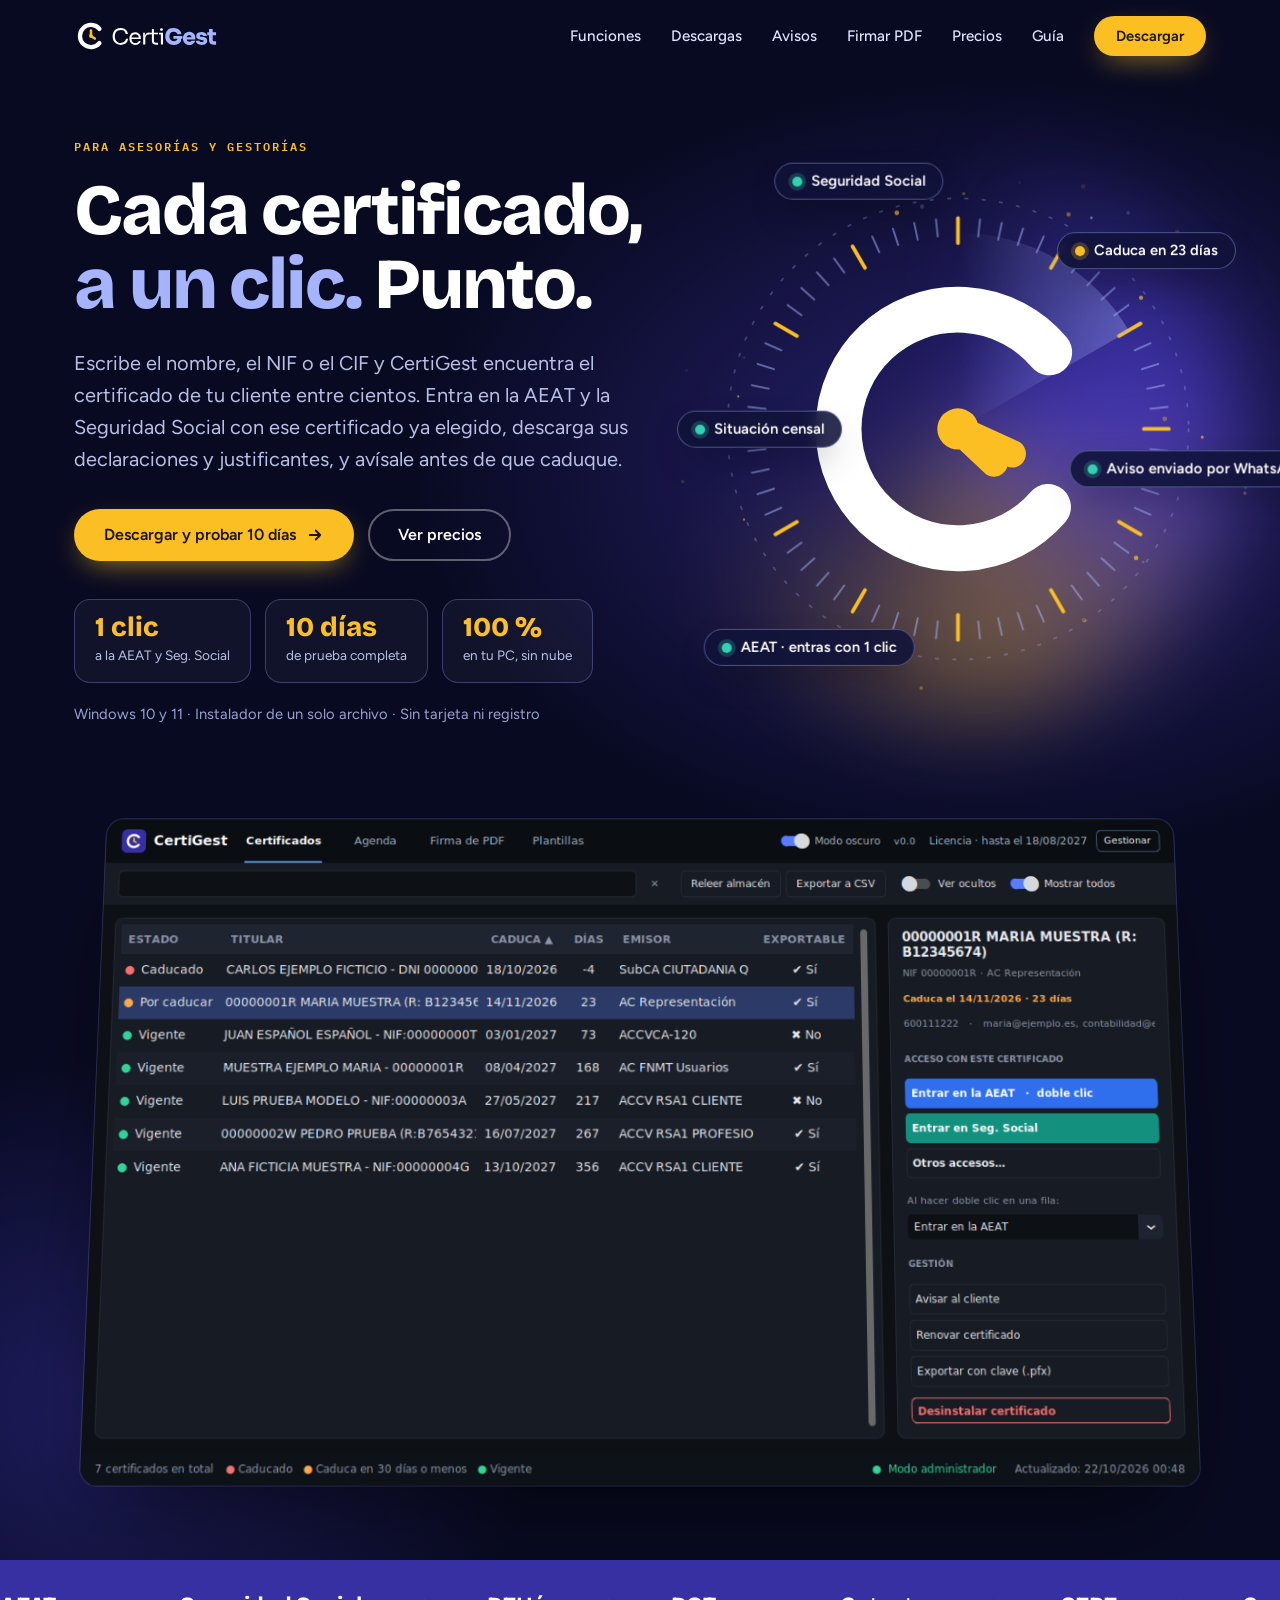
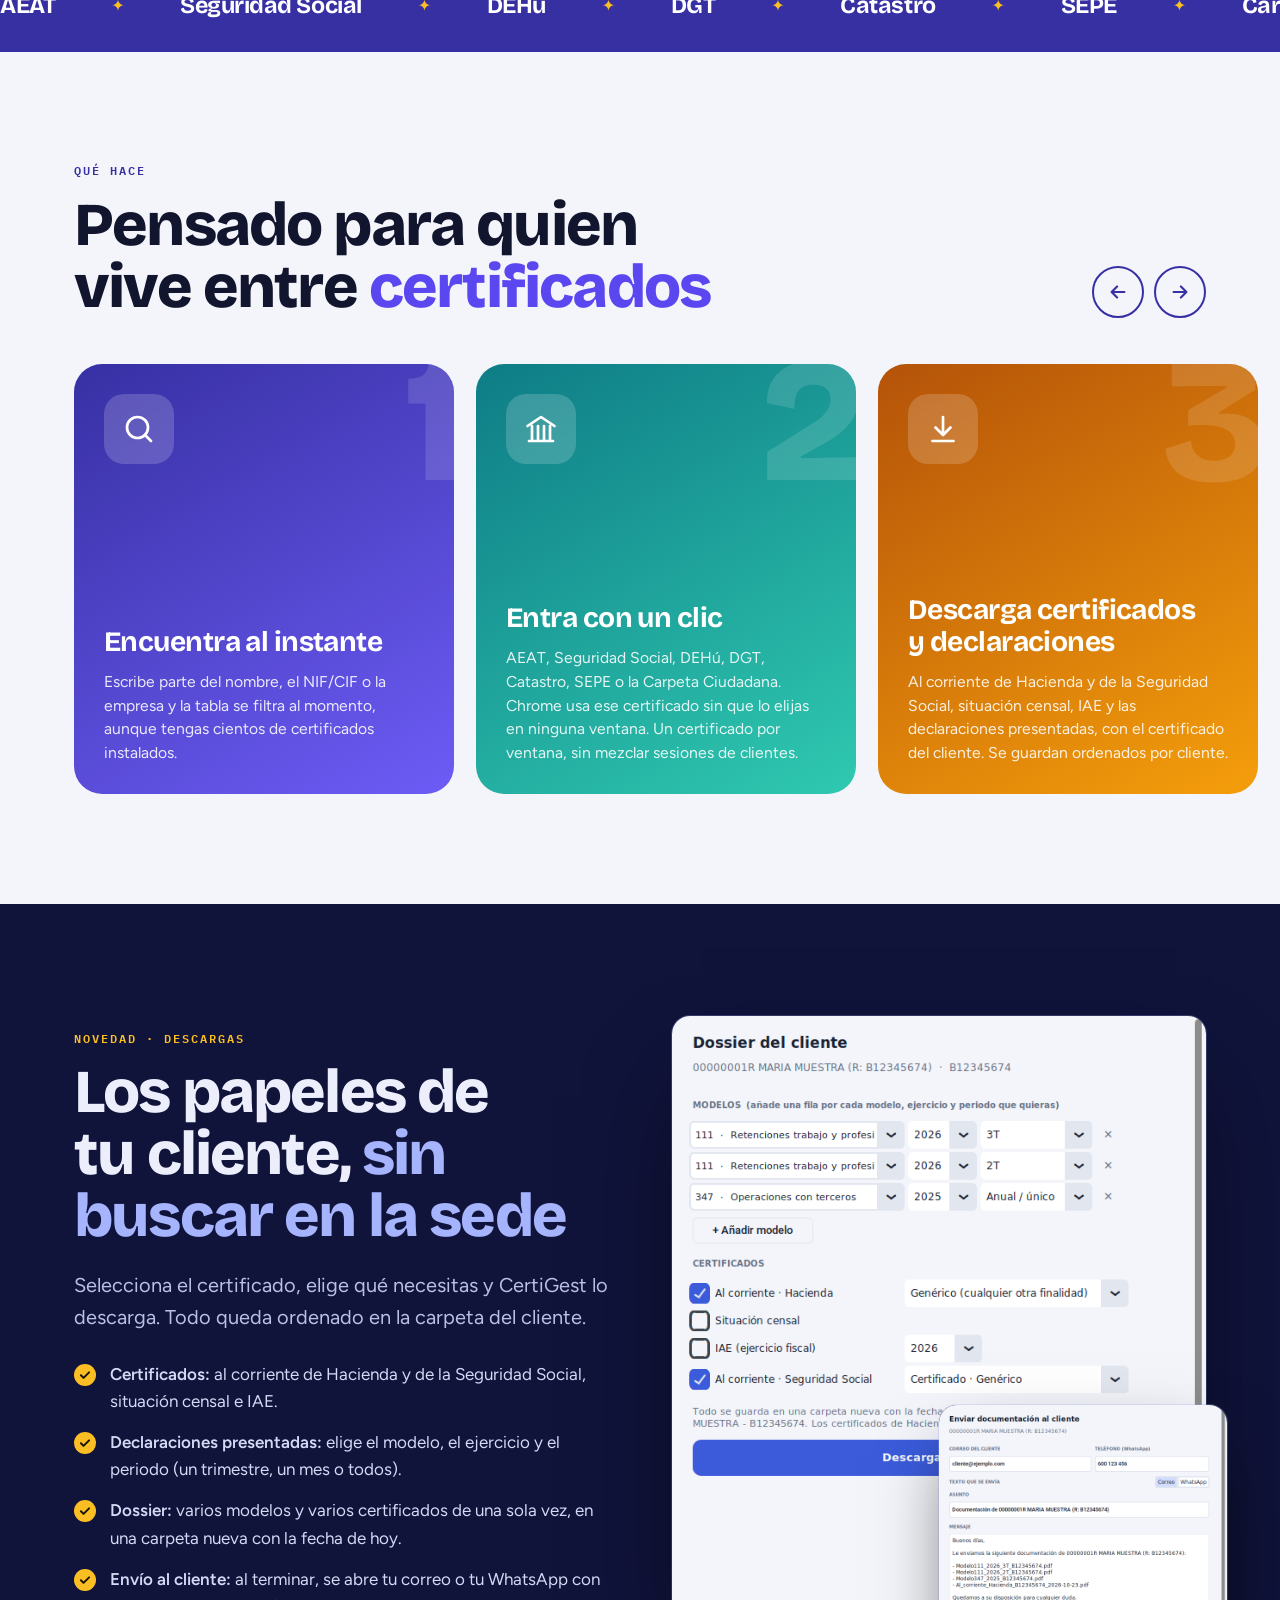
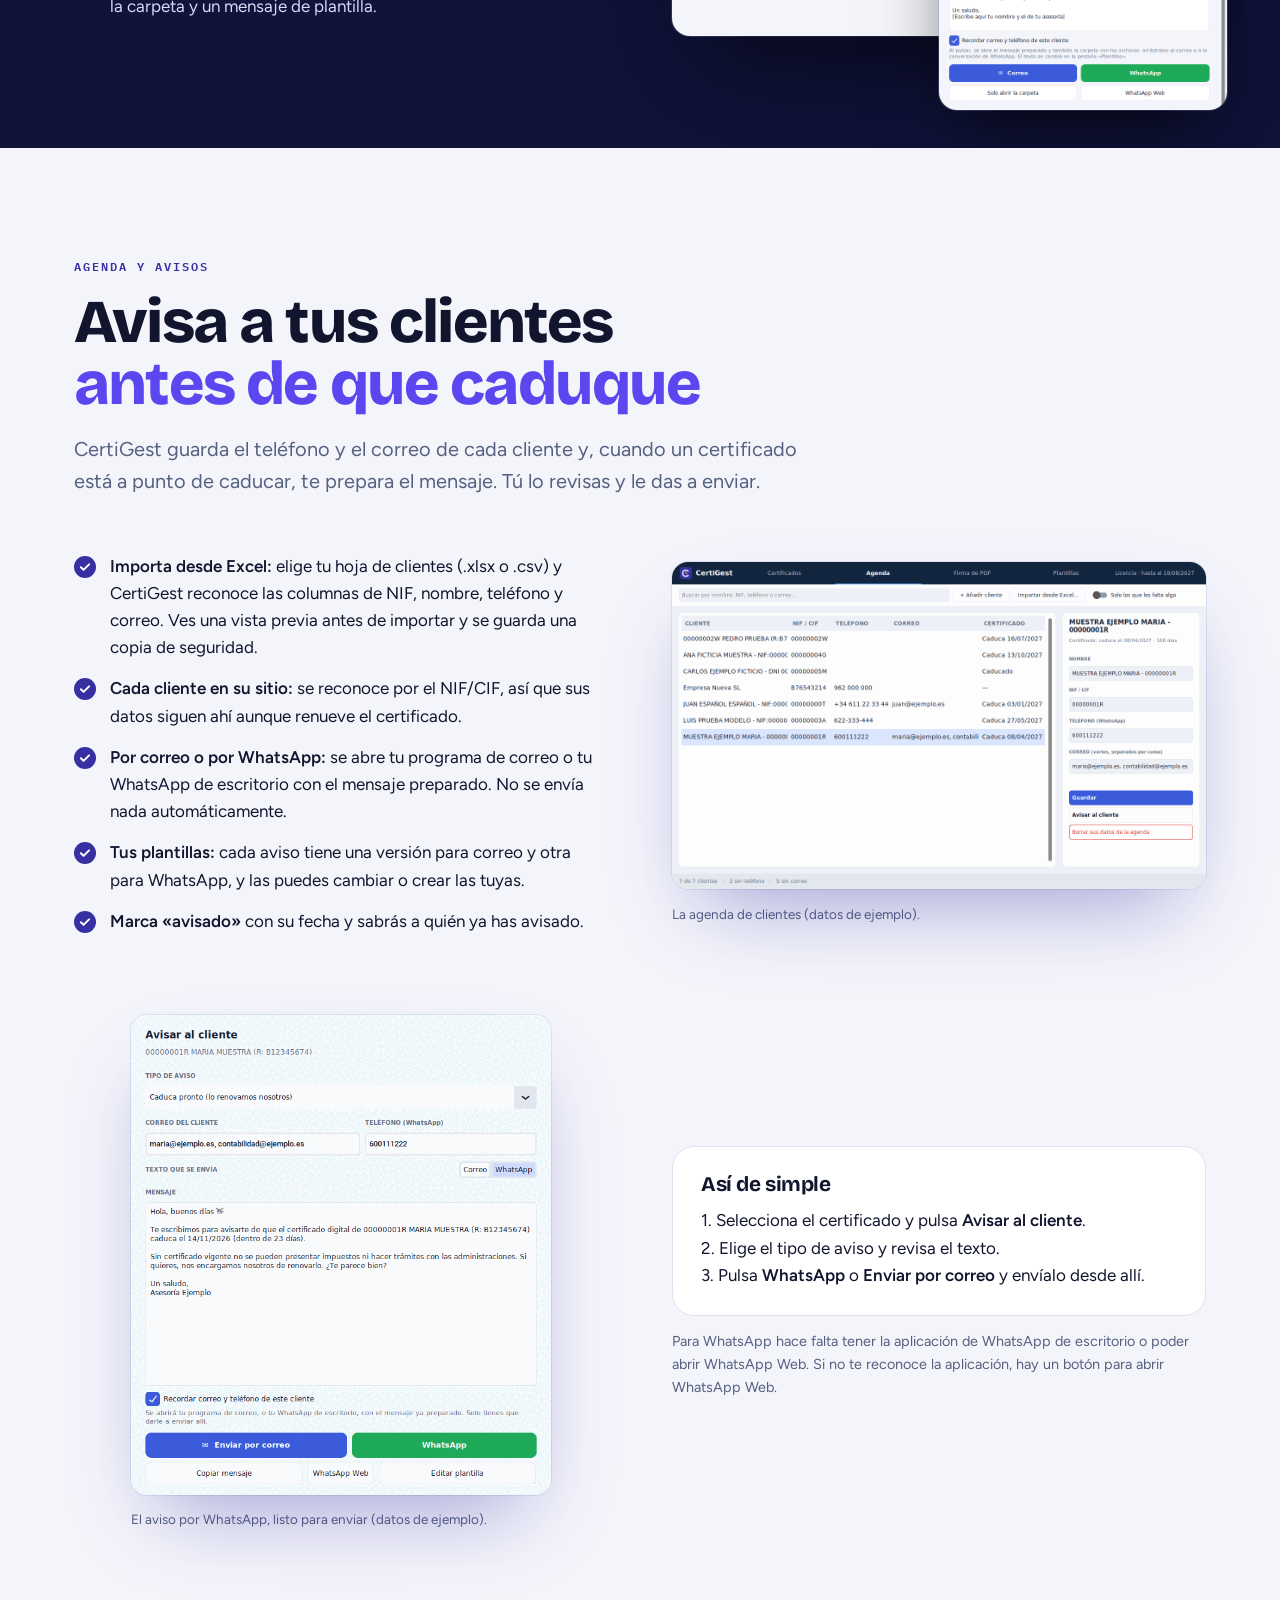
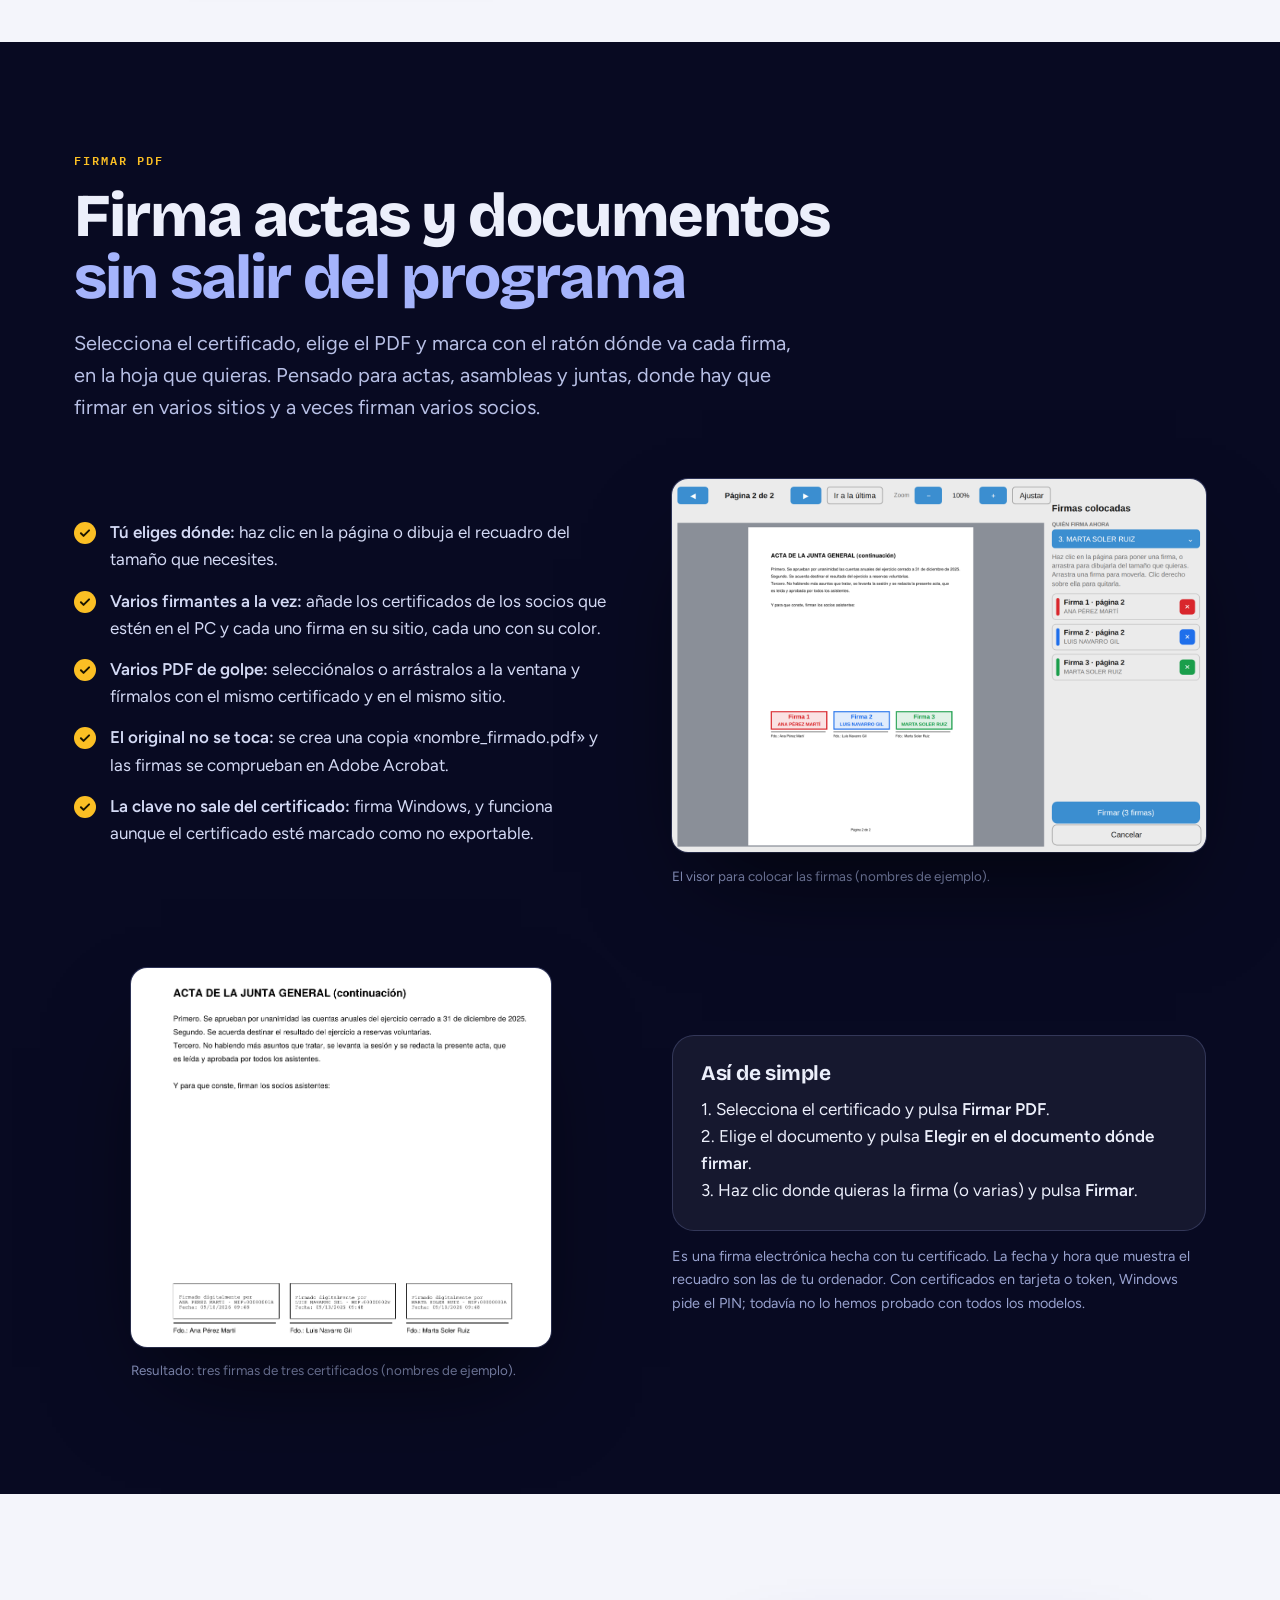
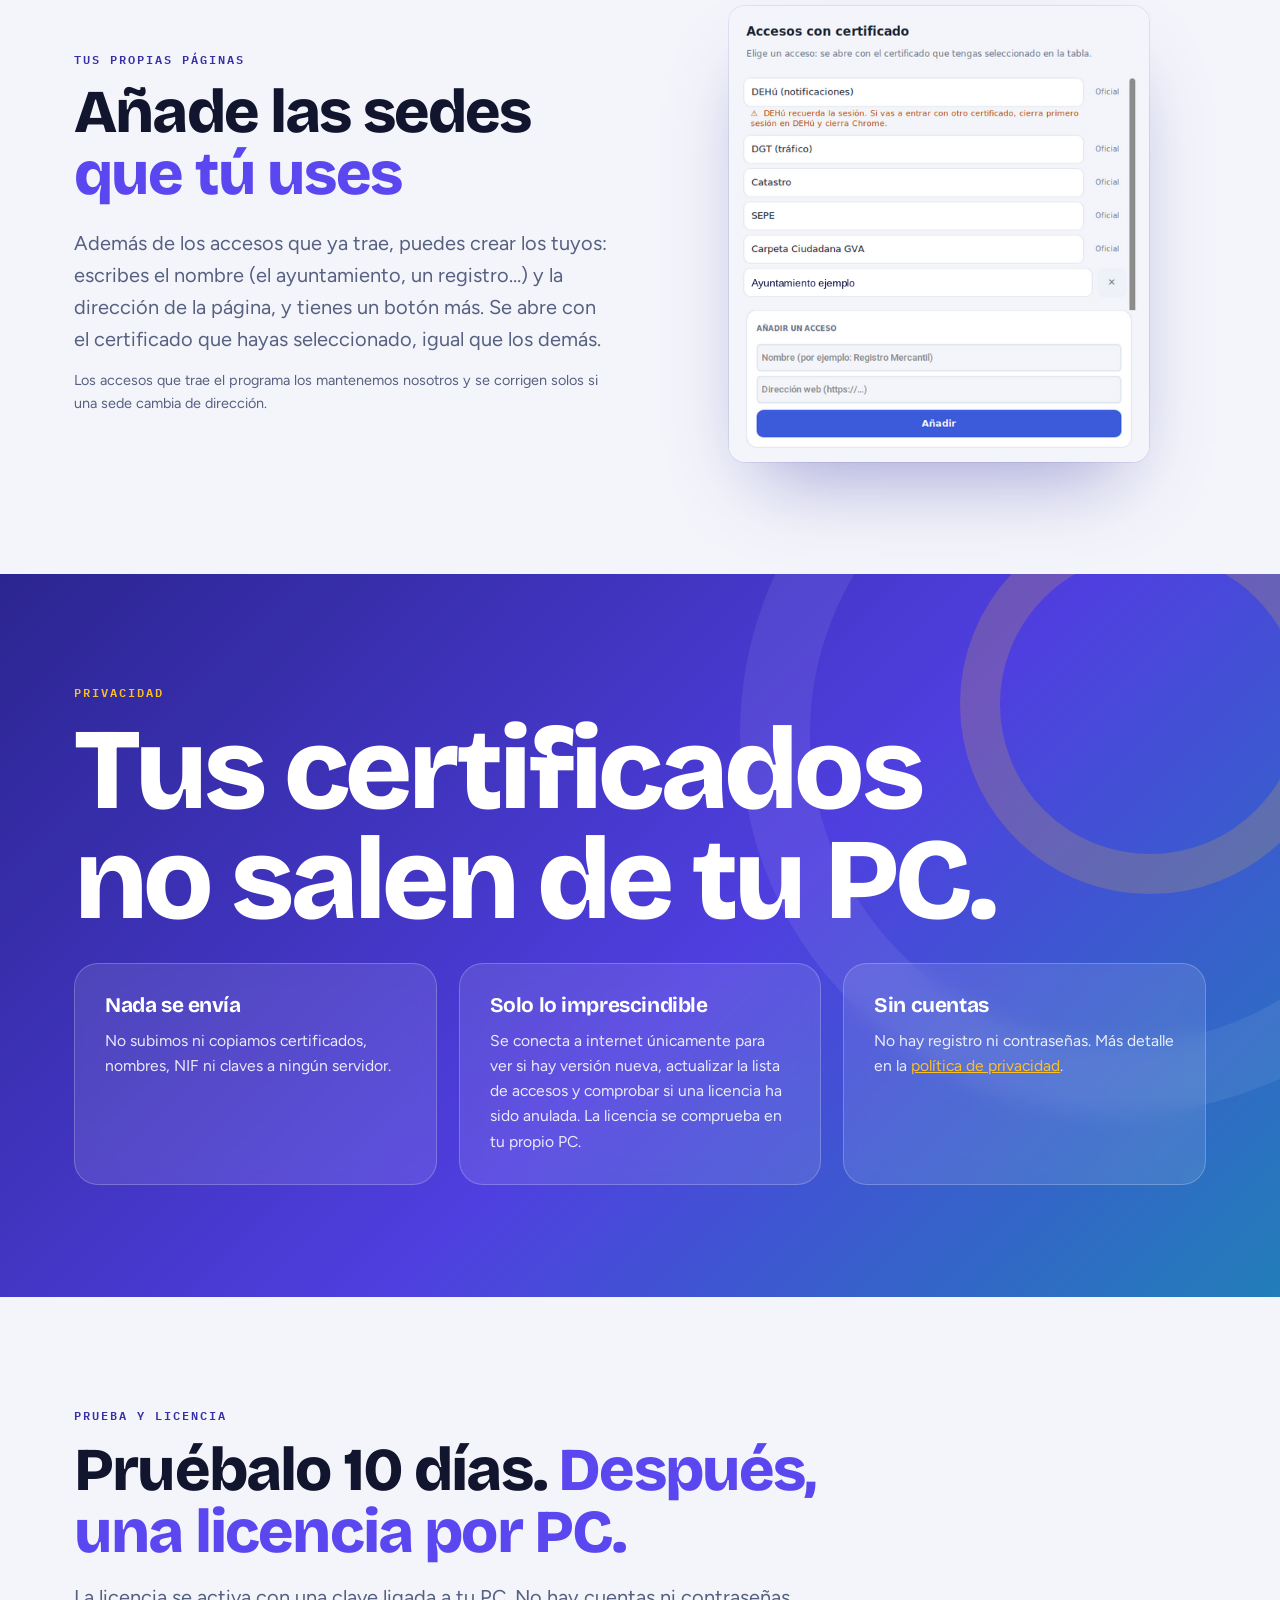
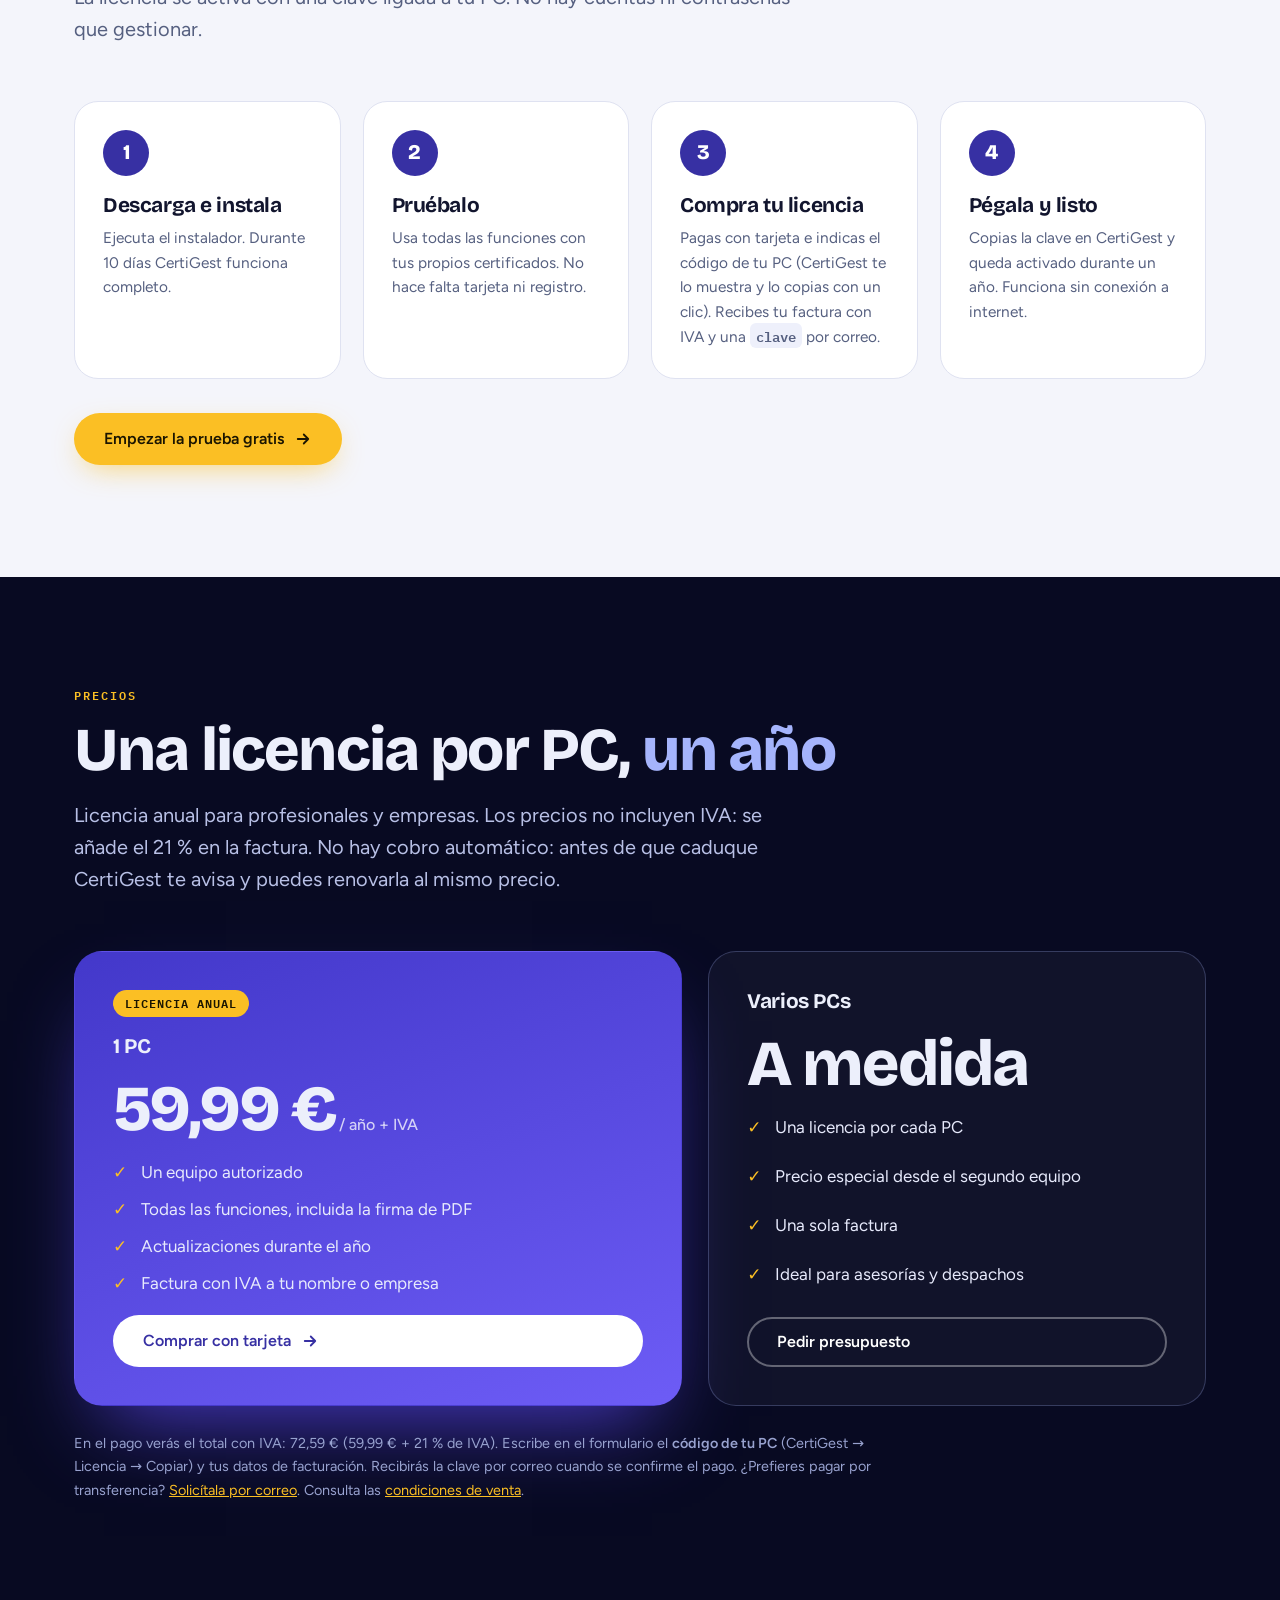
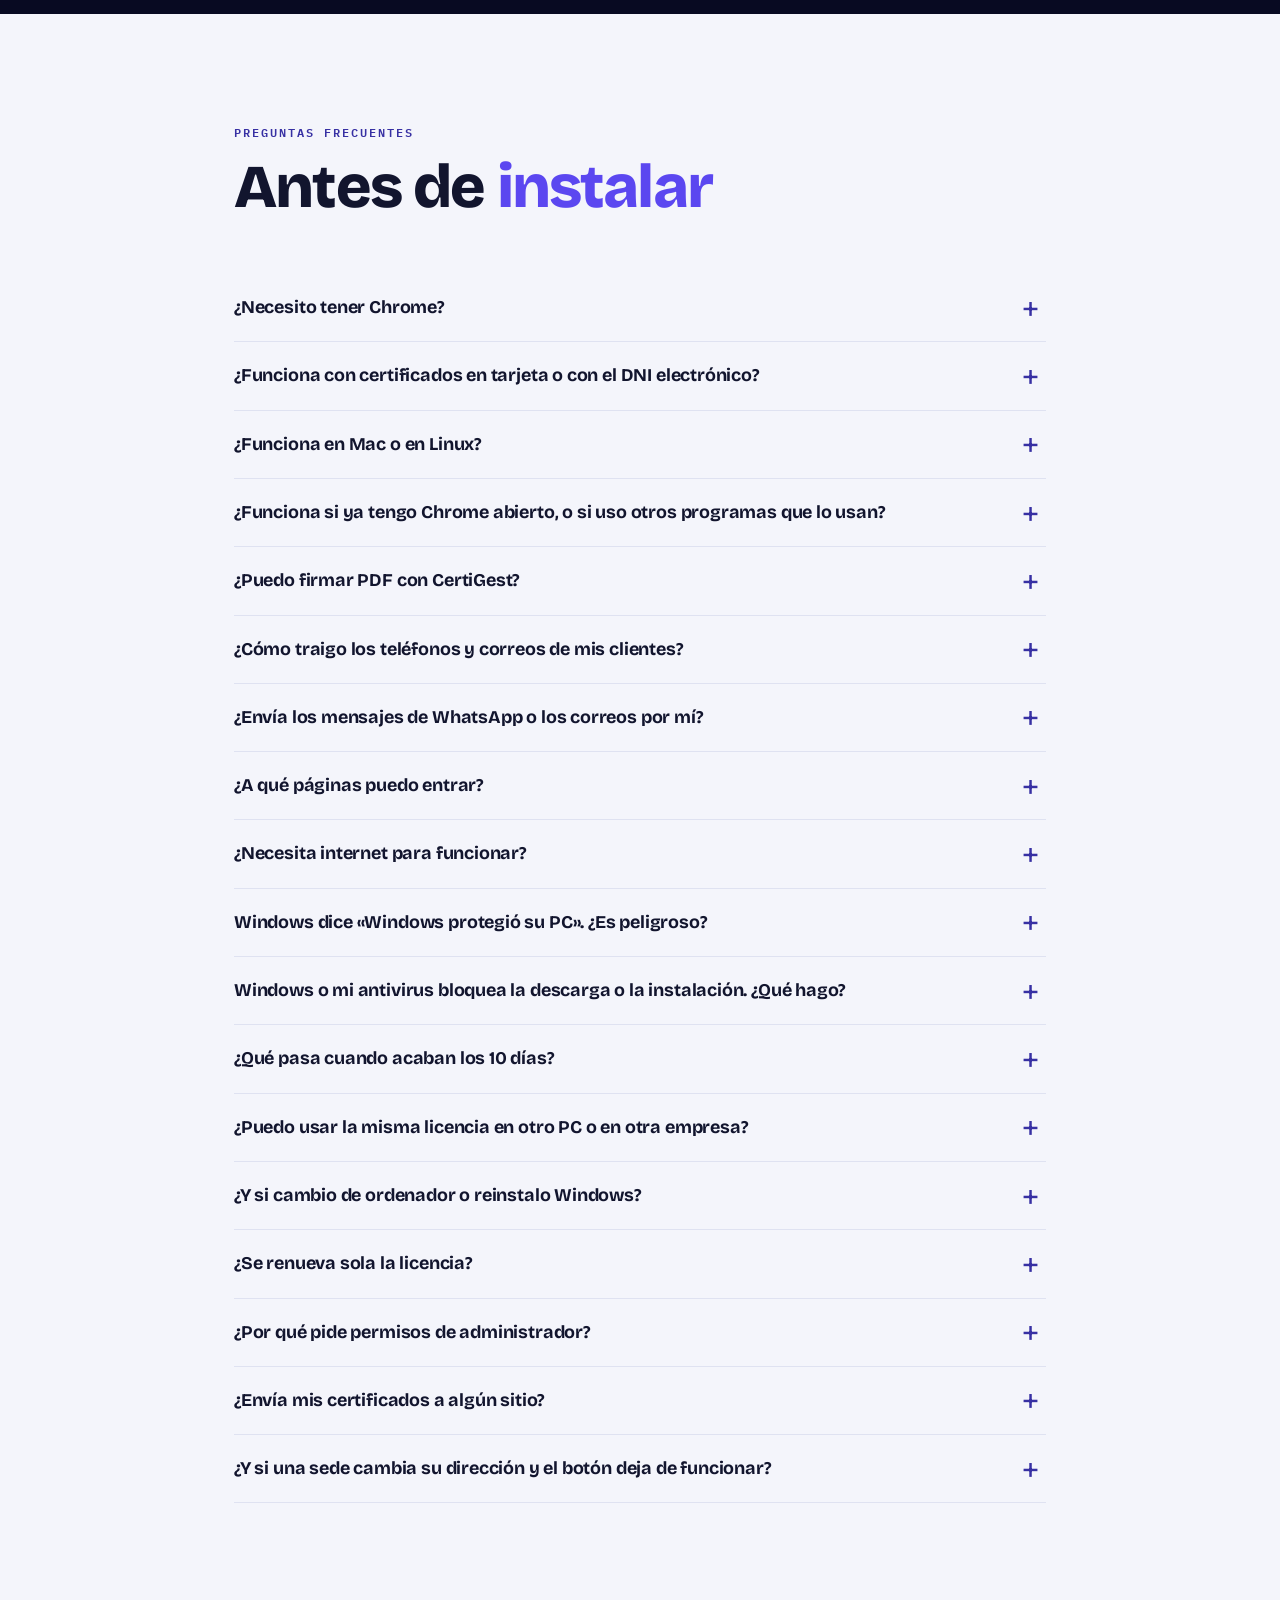
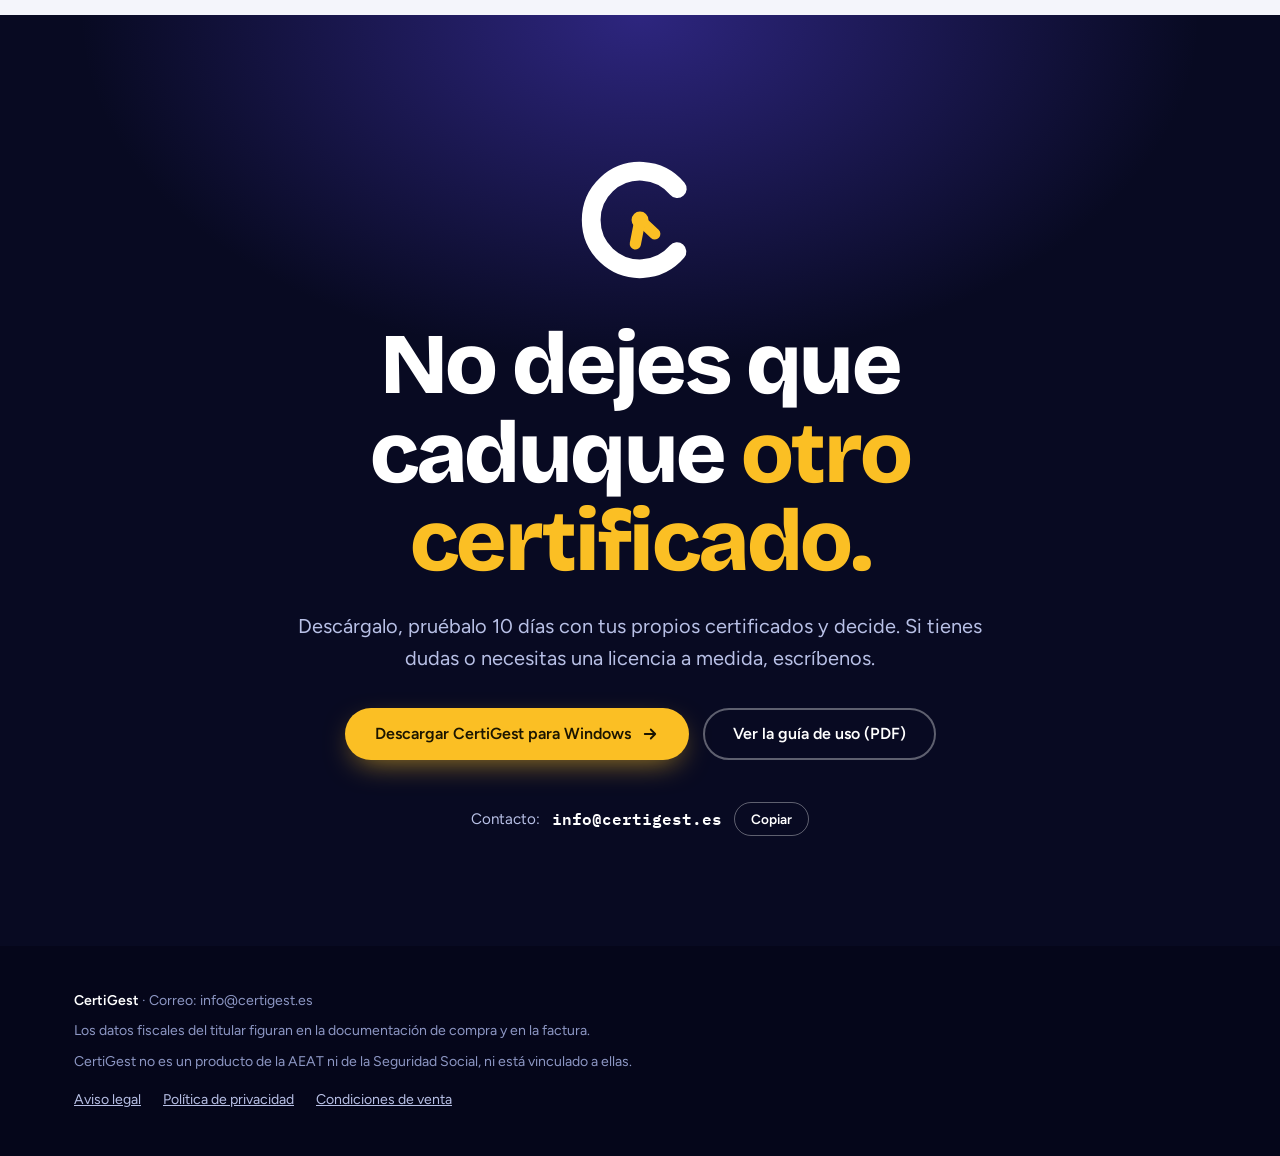
==== commit 57707b0b: "Add files via upload" ====
--- a/index.html
+++ b/index.html
@@ -17,7 +17,7 @@
       <a href="#firma">Firmar PDF</a>
       <a href="#precios">Precios</a>
       <a href="CertiGest_Guia_de_uso.pdf" target="_blank" rel="noopener">Guía</a>
-      <a class="btn btn-main btn-sm" href="https://github.com/germanvv89/certigest-descargas/releases/download/v1/CertiGest_Setup_v1.4.0.exe">Descargar</a>
+      <a class="btn btn-main btn-sm" href="https://github.com/germanvv89/certigest-descargas/releases/latest/download/CertiGest_Setup.exe">Descargar</a>
     </nav>
   </div>
 </header>
@@ -33,7 +33,7 @@
         <h1 class="rv" style="--d:.08s">Cada certificado, <span class="hl">a un clic.</span> Punto.</h1>
         <p class="lead rv" style="--d:.16s">Escribe el nombre, el NIF o el CIF y CertiGest encuentra el certificado de tu cliente entre cientos. Entra en la AEAT y la Seguridad Social con ese certificado ya elegido, descarga sus declaraciones y justificantes, y avísale antes de que caduque.</p>
         <div class="cta rv" style="--d:.24s">
-          <a class="btn btn-main" href="https://github.com/germanvv89/certigest-descargas/releases/download/v1/CertiGest_Setup_v1.4.0.exe">Descargar y probar 10 días <svg viewBox="0 0 24 24" fill="none" stroke="currentColor" stroke-width="2.4" stroke-linecap="round" stroke-linejoin="round"><path d="M5 12h14M13 6l6 6-6 6"/></svg></a>
+          <a class="btn btn-main" href="https://github.com/germanvv89/certigest-descargas/releases/latest/download/CertiGest_Setup.exe">Descargar y probar 10 días <svg viewBox="0 0 24 24" fill="none" stroke="currentColor" stroke-width="2.4" stroke-linecap="round" stroke-linejoin="round"><path d="M5 12h14M13 6l6 6-6 6"/></svg></a>
           <a class="btn btn-line" href="#precios">Ver precios</a>
         </div>
         <div class="stats rv" style="--d:.32s">
@@ -244,7 +244,7 @@
       <div class="step rv" style="--d:.16s"><h3>Compra tu licencia</h3><p>Pagas con tarjeta e indicas el código de tu PC (CertiGest te lo muestra y lo copias con un clic). Recibes tu factura con IVA y una <span class="code">clave</span> por correo.</p></div>
       <div class="step rv" style="--d:.24s"><h3>Pégala y listo</h3><p>Copias la clave en CertiGest y queda activado durante un año. Funciona sin conexión a internet.</p></div>
     </div>
-    <div class="cta"><a class="btn btn-main" href="https://github.com/germanvv89/certigest-descargas/releases/download/v1/CertiGest_Setup_v1.4.0.exe">Empezar la prueba gratis <svg viewBox="0 0 24 24" fill="none" stroke="currentColor" stroke-width="2.4" stroke-linecap="round" stroke-linejoin="round"><path d="M5 12h14M13 6l6 6-6 6"/></svg></a></div>
+    <div class="cta"><a class="btn btn-main" href="https://github.com/germanvv89/certigest-descargas/releases/latest/download/CertiGest_Setup.exe">Empezar la prueba gratis <svg viewBox="0 0 24 24" fill="none" stroke="currentColor" stroke-width="2.4" stroke-linecap="round" stroke-linejoin="round"><path d="M5 12h14M13 6l6 6-6 6"/></svg></a></div>
   </div>
 </section>
 
@@ -326,7 +326,7 @@
     <h2 class="rv">No dejes que caduque <span class="amb">otro certificado.</span></h2>
     <p class="lead rv" style="--d:.1s">Descárgalo, pruébalo 10 días con tus propios certificados y decide. Si tienes dudas o necesitas una licencia a medida, escríbenos.</p>
     <div class="cta rv" style="--d:.18s">
-      <a class="btn btn-main" href="https://github.com/germanvv89/certigest-descargas/releases/download/v1/CertiGest_Setup_v1.4.0.exe">Descargar CertiGest para Windows <svg viewBox="0 0 24 24" fill="none" stroke="currentColor" stroke-width="2.4" stroke-linecap="round" stroke-linejoin="round"><path d="M5 12h14M13 6l6 6-6 6"/></svg></a>
+      <a class="btn btn-main" href="https://github.com/germanvv89/certigest-descargas/releases/latest/download/CertiGest_Setup.exe">Descargar CertiGest para Windows <svg viewBox="0 0 24 24" fill="none" stroke="currentColor" stroke-width="2.4" stroke-linecap="round" stroke-linejoin="round"><path d="M5 12h14M13 6l6 6-6 6"/></svg></a>
       <a class="btn btn-line" href="CertiGest_Guia_de_uso.pdf" target="_blank" rel="noopener">Ver la guía de uso (PDF)</a>
     </div>
     <div class="mail"><span>Contacto:</span><code id="mail">info@certigest.es</code><button type="button" id="copy">Copiar</button></div>
